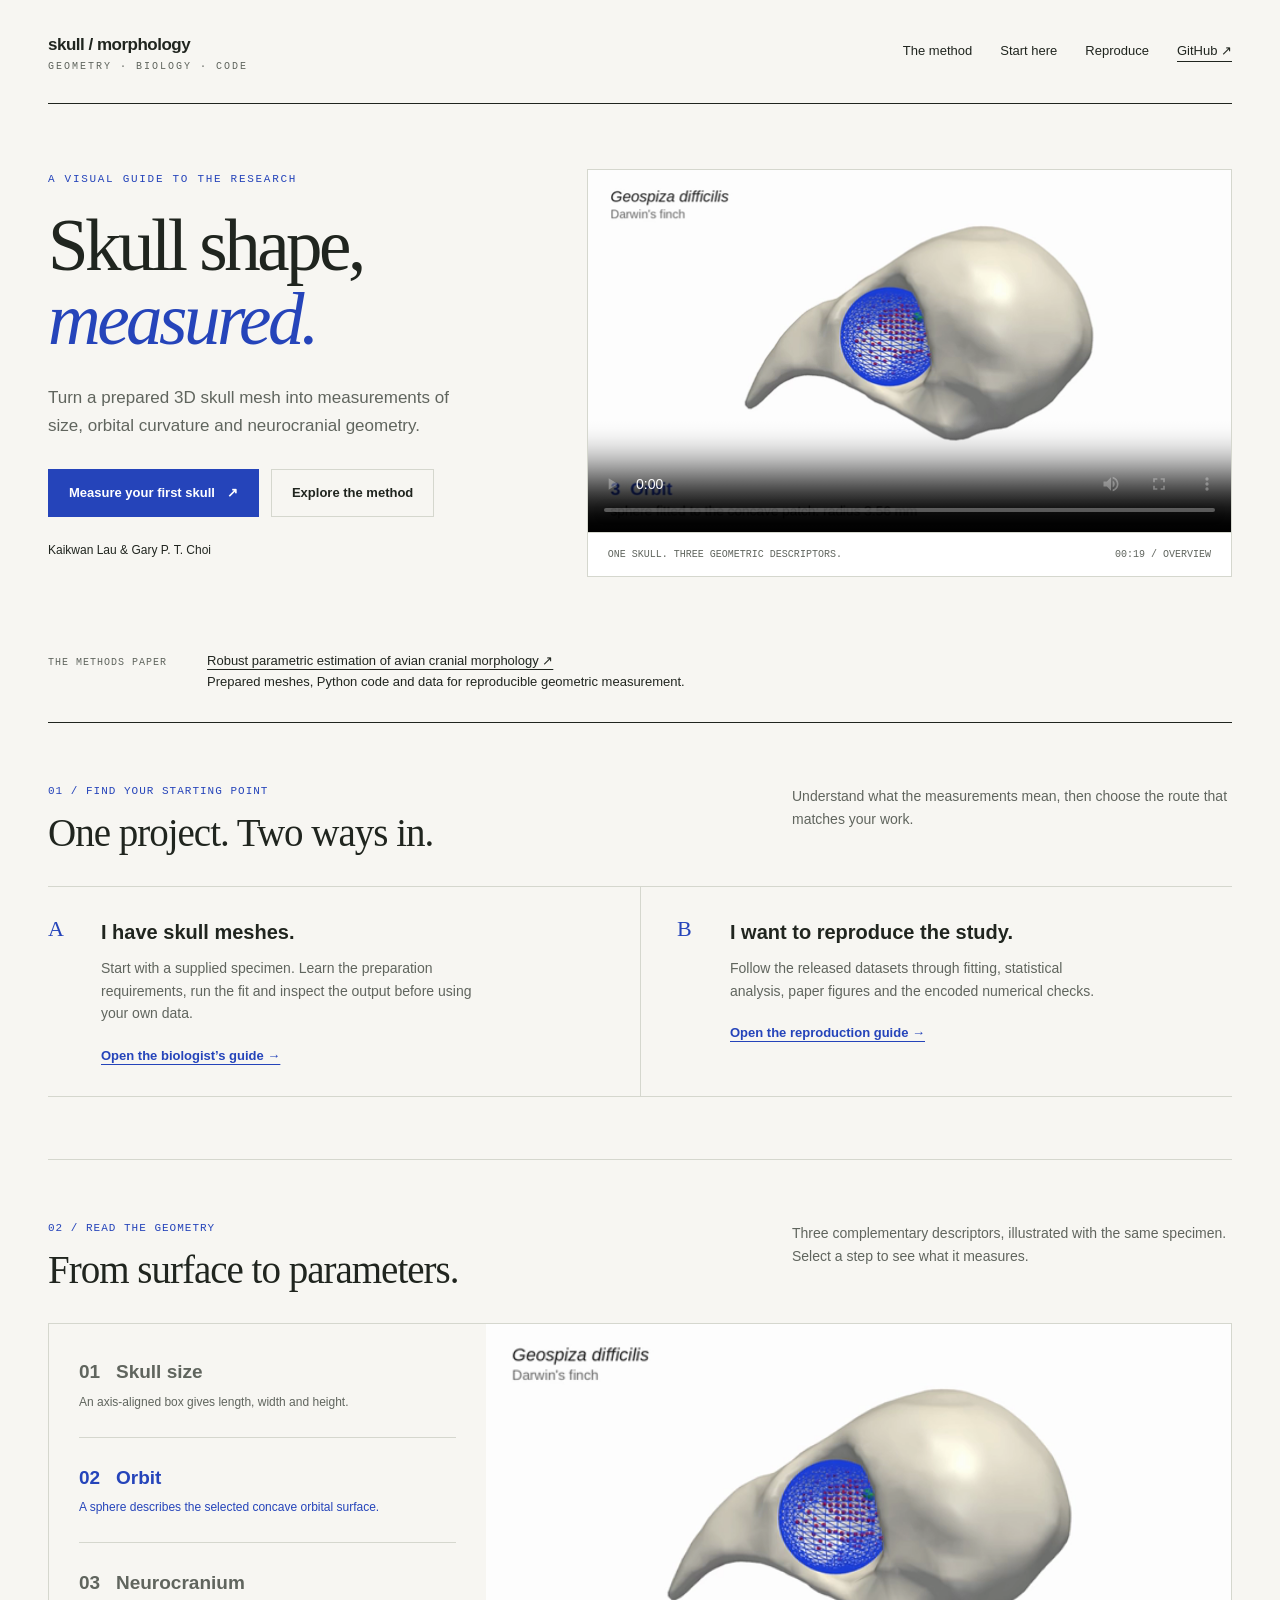
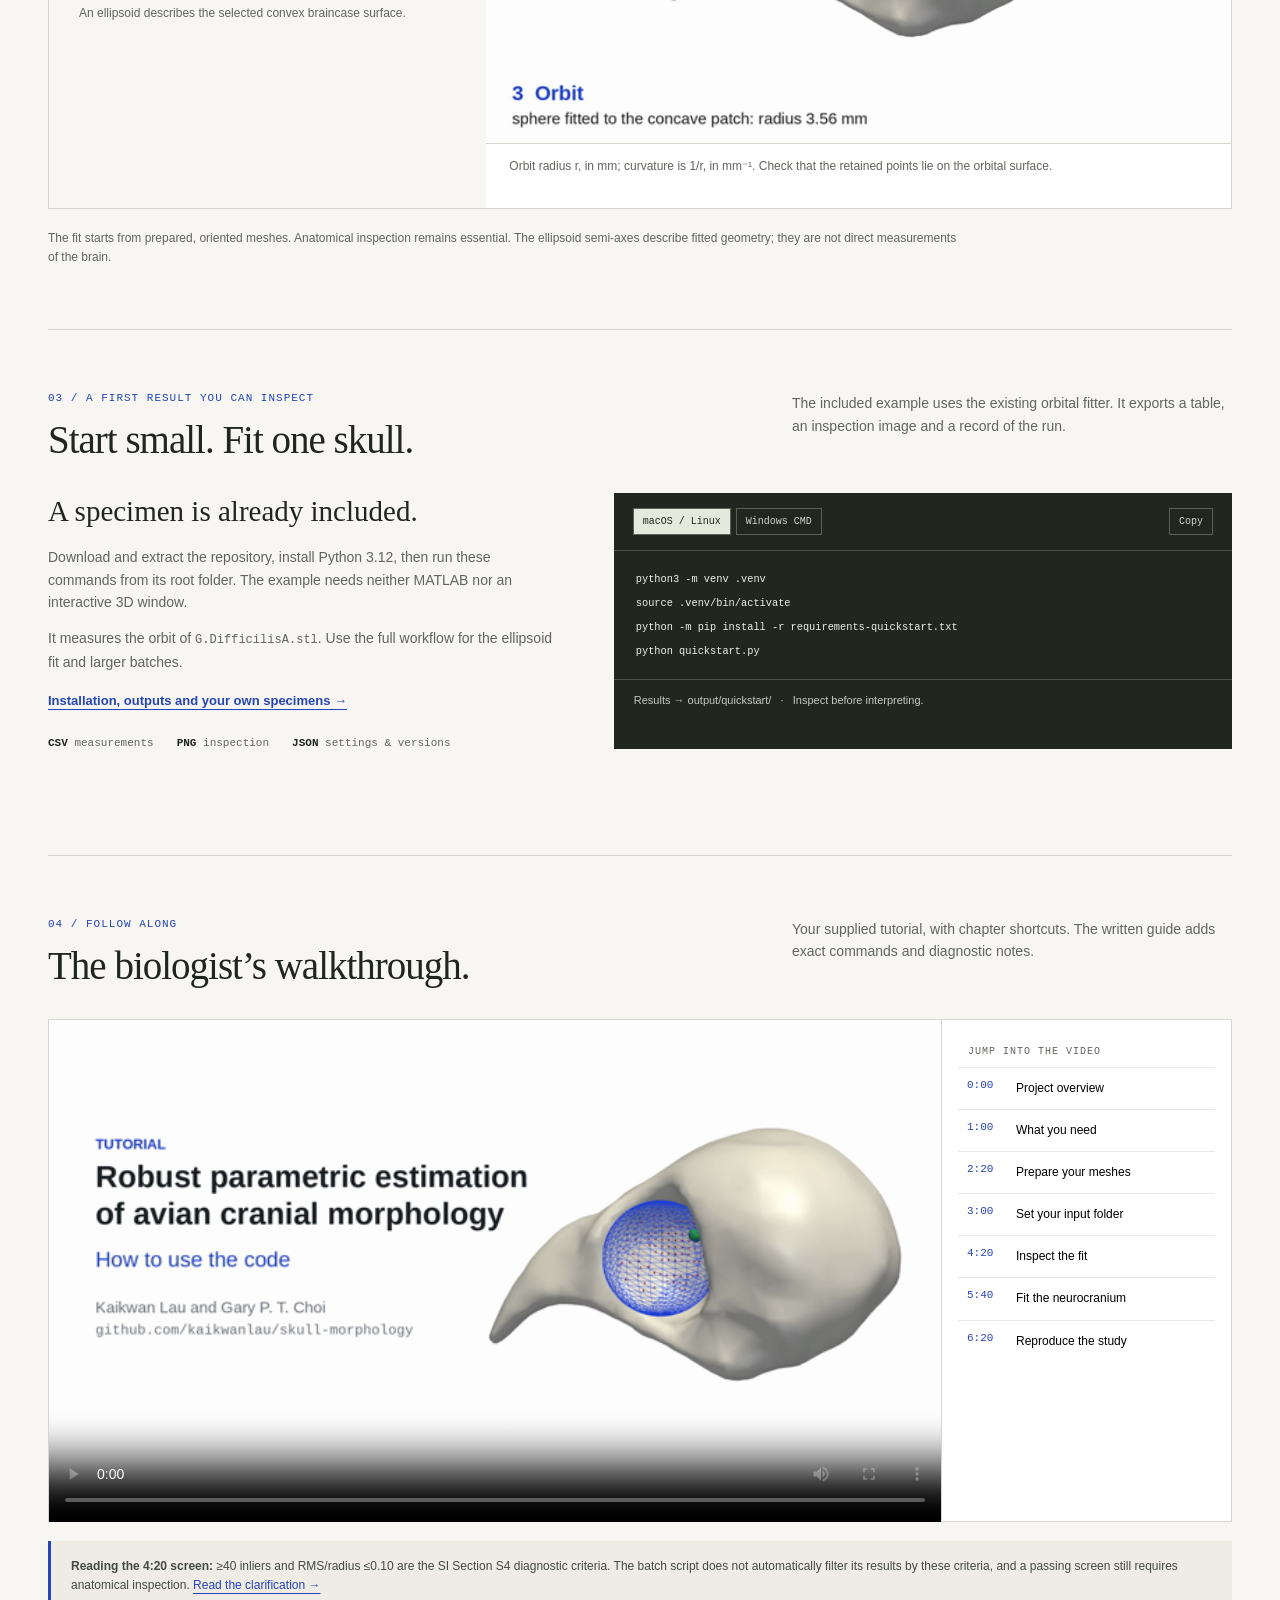
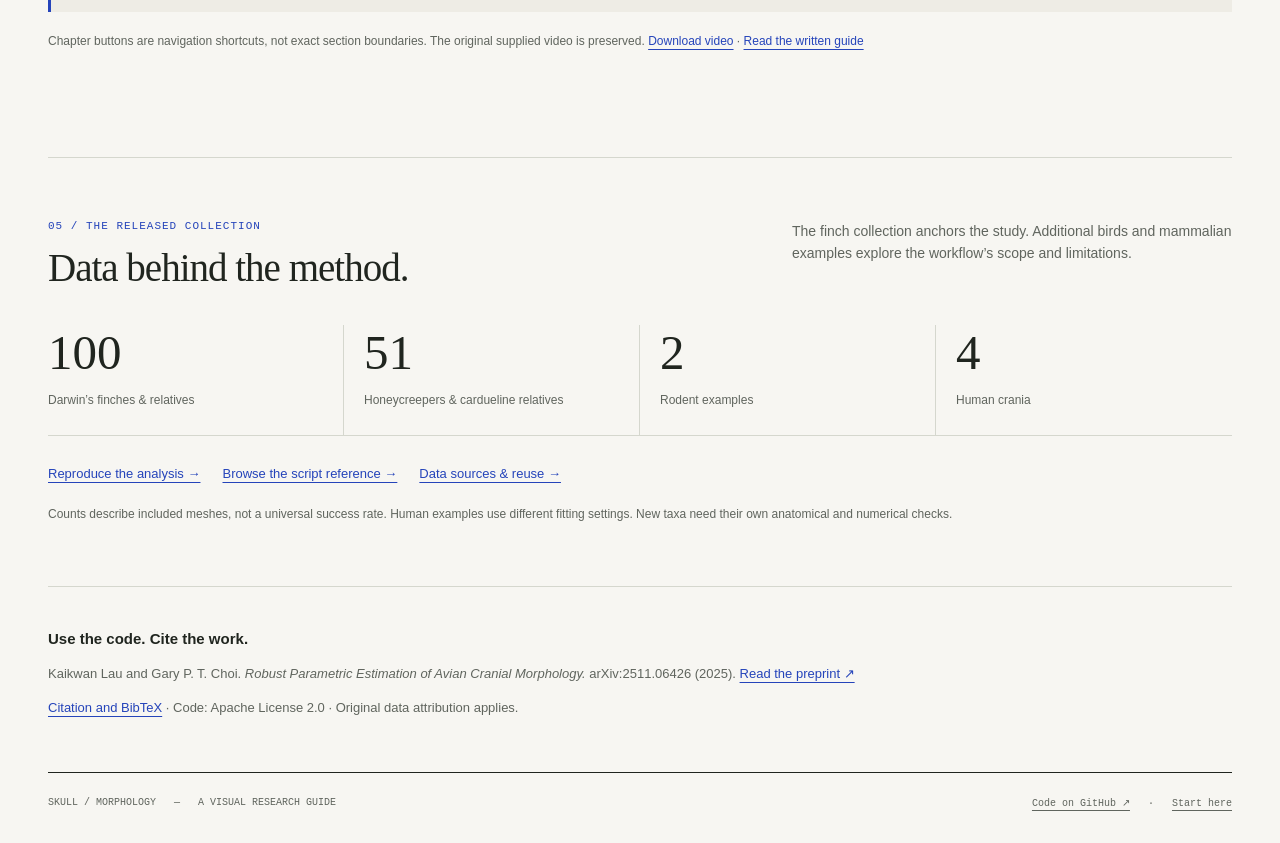
==== docs/index.html @ 7d884c60 "Add files via upload" ====
<!doctype html>
<html lang="en">
<head><meta charset="utf-8"><meta name="viewport" content="width=device-width, initial-scale=1"><meta name="description" content="A visual guide to geometric measurements of skull meshes: understand the method, fit your first skull, and reproduce the study."><title>Skull morphology — a visual research guide</title><link rel="stylesheet" href="assets/site.css"></head>
<body>
<a class="skip" href="#main">Skip to content</a>
<div class="shell">
<header class="masthead"><a class="brand" href="index.html">skull / morphology<small>GEOMETRY · BIOLOGY · CODE</small></a><nav aria-label="Main navigation"><a href="#method">The method</a><a href="start-here.html">Start here</a><a href="reproduce.html">Reproduce</a><a class="repo-link" href="https://github.com/kaikwanlau/skull-morphology">GitHub ↗</a></nav></header>
<main id="main">
<section class="hero" aria-labelledby="title"><div><p class="eyebrow">A visual guide to the research</p><h1 id="title">Skull shape,<br><em>measured.</em></h1><p class="intro">Turn a prepared 3D skull mesh into measurements of size, orbital curvature and neurocranial geometry.</p><div class="actions"><a class="button" href="start-here.html">Measure your first skull <span aria-hidden="true">↗</span></a><a class="button secondary" href="#method">Explore the method</a></div><p class="authors">Kaikwan Lau &amp; Gary P. T. Choi</p></div><div class="hero-media"><video controls playsinline preload="metadata" poster="assets/orbit.png" aria-label="18.8-second method overview"><source src="assets/demo.mp4" type="video/mp4">Your browser cannot play this video. <a href="assets/demo.mp4">Download the overview</a>.</video><div class="media-label"><span>ONE SKULL. THREE GEOMETRIC DESCRIPTORS.</span><span>00:19 / OVERVIEW</span></div></div></section>
<div class="paper-note"><span class="label">THE METHODS PAPER</span><p><a href="https://arxiv.org/abs/2511.06426">Robust parametric estimation of avian cranial morphology ↗</a><br>Prepared meshes, Python code and data for reproducible geometric measurement.</p></div>
<section class="section" aria-labelledby="path-title"><div class="section-head"><div><span class="section-no">01 / FIND YOUR STARTING POINT</span><h2 id="path-title">One project. Two ways in.</h2></div><p>Understand what the measurements mean, then choose the route that matches your work.</p></div><div class="path-grid"><article class="path"><span>A</span><div><h3>I have skull meshes.</h3><p>Start with a supplied specimen. Learn the preparation requirements, run the fit and inspect the output before using your own data.</p><a href="start-here.html">Open the biologist’s guide →</a></div></article><article class="path"><span>B</span><div><h3>I want to reproduce the study.</h3><p>Follow the released datasets through fitting, statistical analysis, paper figures and the encoded numerical checks.</p><a href="reproduce.html">Open the reproduction guide →</a></div></article></div></section>
<section class="section" id="method" aria-labelledby="method-title"><div class="section-head"><div><span class="section-no">02 / READ THE GEOMETRY</span><h2 id="method-title">From surface to parameters.</h2></div><p>Three complementary descriptors, illustrated with the same specimen. Select a step to see what it measures.</p></div><div class="method"><div class="method-buttons" role="group" aria-label="Choose a measurement"><button data-method="size" aria-pressed="false"><b>01 &nbsp; Skull size</b><span>An axis-aligned box gives length, width and height.</span></button><button data-method="orbit" aria-pressed="true"><b>02 &nbsp; Orbit</b><span>A sphere describes the selected concave orbital surface.</span></button><button data-method="braincase" aria-pressed="false"><b>03 &nbsp; Neurocranium</b><span>An ellipsoid describes the selected convex braincase surface.</span></button></div><figure class="method-figure"><img id="method-image" src="assets/orbit.png" alt="Geospiza difficilis skull with a fitted orbital sphere and selected inlier points."><figcaption id="method-caption" aria-live="polite">Orbit radius r, in mm; curvature is 1/r, in mm⁻¹. Check that the retained points lie on the orbital surface.</figcaption></figure></div><p class="note">The fit starts from prepared, oriented meshes. Anatomical inspection remains essential. The ellipsoid semi-axes describe fitted geometry; they are not direct measurements of the brain.</p></section>
<section class="section" id="start" aria-labelledby="start-title"><div class="section-head"><div><span class="section-no">03 / A FIRST RESULT YOU CAN INSPECT</span><h2 id="start-title">Start small. Fit one skull.</h2></div><p>The included example uses the existing orbital fitter. It exports a table, an inspection image and a record of the run.</p></div><div class="start-grid"><div class="start-copy"><h3>A specimen is already included.</h3><p>Download and extract the repository, install Python 3.12, then run these commands from its root folder. The example needs neither MATLAB nor an interactive 3D window.</p><p>It measures the orbit of <code>G.DifficilisA.stl</code>. Use the full workflow for the ellipsoid fit and larger batches.</p><a href="start-here.html">Installation, outputs and your own specimens →</a><div class="result-strip"><span><b>CSV</b> measurements</span><span><b>PNG</b> inspection</span><span><b>JSON</b> settings &amp; versions</span></div></div><div class="terminal"><div class="terminal-top"><div class="os-buttons" role="group" aria-label="Operating system"><button data-os="mac" aria-pressed="true">macOS / Linux</button><button data-os="windows" aria-pressed="false">Windows CMD</button></div><button class="copy" id="copy-command">Copy</button></div><pre><code id="commands">python3 -m venv .venv
source .venv/bin/activate
python -m pip install -r requirements-quickstart.txt
python quickstart.py</code></pre><div class="terminal-foot">Results → output/quickstart/ &nbsp; · &nbsp; Inspect before interpreting.</div></div></div><p class="status" id="copy-status" role="status"></p></section>
<section class="section" id="tutorial" aria-labelledby="tutorial-title"><div class="section-head"><div><span class="section-no">04 / FOLLOW ALONG</span><h2 id="tutorial-title">The biologist’s walkthrough.</h2></div><p>Your supplied tutorial, with chapter shortcuts. The written guide adds exact commands and diagnostic notes.</p></div><div class="video-grid"><video id="tutorial-video" controls playsinline preload="metadata" poster="assets/tutorial-poster.png" aria-label="Seven-minute tutorial for using the skull morphology code"><source src="assets/tutorial.mp4" type="video/mp4">Your browser cannot play this video. <a href="assets/tutorial.mp4">Download the tutorial</a>.</video><div class="chapters" role="group" aria-label="Tutorial chapter shortcuts"><p>JUMP INTO THE VIDEO</p><button data-time="0" aria-pressed="false"><time>0:00</time> Project overview</button><button data-time="60" aria-pressed="false"><time>1:00</time> What you need</button><button data-time="140" aria-pressed="false"><time>2:20</time> Prepare your meshes</button><button data-time="180" aria-pressed="false"><time>3:00</time> Set your input folder</button><button data-time="260" aria-pressed="false"><time>4:20</time> Inspect the fit</button><button data-time="340" aria-pressed="false"><time>5:40</time> Fit the neurocranium</button><button data-time="380" aria-pressed="false"><time>6:20</time> Reproduce the study</button></div></div><div class="video-note"><strong>Reading the 4:20 screen:</strong> ≥40 inliers and RMS/radius ≤0.10 are the SI Section S4 diagnostic criteria. The batch script does not automatically filter its results by these criteria, and a passing screen still requires anatomical inspection. <a href="start-here.html#7-inspect-and-screen-every-fit">Read the clarification →</a></div><p class="note">Chapter buttons are navigation shortcuts, not exact section boundaries. The original supplied video is preserved. <a href="assets/tutorial.mp4" download>Download video</a> · <a href="start-here.html">Read the written guide</a></p><p id="video-status" class="status" role="status"></p></section>
<section class="section" id="data" aria-labelledby="data-title"><div class="section-head"><div><span class="section-no">05 / THE RELEASED COLLECTION</span><h2 id="data-title">Data behind the method.</h2></div><p>The finch collection anchors the study. Additional birds and mammalian examples explore the workflow’s scope and limitations.</p></div><div class="data-row"><div><b>100</b><span>Darwin’s finches &amp; relatives</span></div><div><b>51</b><span>Honeycreepers &amp; cardueline relatives</span></div><div><b>2</b><span>Rodent examples</span></div><div><b>4</b><span>Human crania</span></div></div><div class="repro-links"><a href="reproduce.html">Reproduce the analysis →</a><a href="reference.html">Browse the script reference →</a><a href="data.html">Data sources &amp; reuse →</a></div><p class="note">Counts describe included meshes, not a universal success rate. Human examples use different fitting settings. New taxa need their own anatomical and numerical checks.</p></section>
<section class="cite" aria-labelledby="cite-title"><h2 id="cite-title">Use the code. Cite the work.</h2><p>Kaikwan Lau and Gary P. T. Choi. <em>Robust Parametric Estimation of Avian Cranial Morphology.</em> arXiv:2511.06426 (2025). <a href="https://arxiv.org/abs/2511.06426">Read the preprint ↗</a></p><p><a href="citation.html">Citation and BibTeX</a> · Code: Apache License 2.0 · Original data attribution applies.</p></section>
</main><footer class="footer"><span>SKULL / MORPHOLOGY &nbsp; — &nbsp; A VISUAL RESEARCH GUIDE</span><span><a href="https://github.com/kaikwanlau/skull-morphology">Code on GitHub ↗</a> &nbsp; · &nbsp; <a href="start-here.html">Start here</a></span></footer>
<noscript><p class="noscript">The videos and written guides work without JavaScript. Enable JavaScript for method selection, command copying and video chapter shortcuts.</p></noscript>
</div><script src="assets/site.js"></script></body></html>
---- docs/assets/site.css ----
:root{--paper:#f7f6f2;--ink:#20251f;--muted:#60655e;--line:#d5d7ce;--blue:#2544ba;--pale:#e9edff;--bone:#e5ded0;--white:#fff;--mono:ui-monospace,SFMono-Regular,Consolas,monospace;--sans:Inter,-apple-system,BlinkMacSystemFont,"Segoe UI",sans-serif}
*{box-sizing:border-box}html{scroll-behavior:smooth;scroll-padding-top:28px}body{margin:0;background:var(--paper);color:var(--ink);font-family:var(--sans);font-size:16px;line-height:1.6}a{color:var(--blue);text-underline-offset:4px}a:hover{text-decoration-thickness:2px}button{font:inherit;cursor:pointer}button:focus-visible,a:focus-visible,summary:focus-visible,video:focus-visible{outline:3px solid var(--blue);outline-offset:5px}img,video{display:block;max-width:100%}button,a{-webkit-tap-highlight-color:transparent}.skip{position:absolute;top:-80px;left:20px;z-index:5;background:white;padding:12px}.skip:focus{top:15px}.shell{width:min(1220px,calc(100% - 96px));margin:auto}.masthead{display:flex;align-items:center;justify-content:space-between;gap:30px;min-height:104px;border-bottom:1px solid var(--ink)}.brand{font-weight:750;color:var(--ink);text-decoration:none;font-size:17px;letter-spacing:-.5px}.brand small{display:block;font:10px var(--mono);letter-spacing:2px;margin-top:3px;color:var(--muted)}nav{display:flex;gap:28px;align-items:center}nav a{font-size:13px;color:var(--ink);text-decoration:none}.repo-link{border-bottom:1px solid var(--ink)}.eyebrow{font:11px var(--mono);letter-spacing:1.7px;text-transform:uppercase;color:var(--blue);margin:0 0 24px}.hero{display:grid;grid-template-columns:.9fr 1.2fr;gap:55px;padding:65px 0 54px;align-items:center}.hero h1{font:clamp(48px,5.7vw,79px)/1.01 Georgia,"Times New Roman",serif;letter-spacing:-3.5px;font-weight:400;margin:0 0 27px}.hero h1 em{font-style:italic;color:var(--blue)}.hero .intro{font-size:17px;line-height:1.65;max-width:430px;color:var(--muted)}.hero .authors{font-size:12px;margin-top:24px}.actions{display:flex;gap:12px;flex-wrap:wrap;margin-top:29px}.button{display:inline-flex;align-items:center;justify-content:center;gap:12px;padding:13px 20px;background:var(--blue);color:#fff;border:1px solid var(--blue);text-decoration:none;font-size:13px;font-weight:650}.button.secondary{background:transparent;color:var(--ink);border-color:var(--line)}.hero-media{background:#fff;position:relative;border:1px solid var(--line)}.hero-media video{width:100%;aspect-ratio:16/9;background:#fff}.media-label{display:flex;justify-content:space-between;padding:16px 20px;border-top:1px solid var(--line);font:10px var(--mono);color:var(--muted);gap:10px}.paper-note{padding:20px 0 30px;border-bottom:1px solid var(--ink);display:flex;gap:40px;align-items:baseline;font-size:13px}.paper-note .label{white-space:nowrap;font:10px var(--mono);color:var(--muted);letter-spacing:1px}.paper-note p{margin:0}.paper-note a{color:var(--ink)}.section{padding:62px 0;border-bottom:1px solid var(--line)}.section-head{display:flex;gap:45px;justify-content:space-between;align-items:flex-start;margin-bottom:30px}.section h2{font:39px/1.18 Georgia,"Times New Roman",serif;letter-spacing:-1px;font-weight:400;margin:0}.section-head>p{max-width:440px;color:var(--muted);font-size:14px;margin:0}.section-no{display:block;font:11px var(--mono);color:var(--blue);letter-spacing:1px;margin-bottom:13px}.path-grid{display:grid;grid-template-columns:1fr 1fr;border-top:1px solid var(--line);border-bottom:1px solid var(--line)}.path{padding:29px 36px 29px 0;display:grid;grid-template-columns:36px 1fr;gap:17px}.path+.path{border-left:1px solid var(--line);padding-left:36px}.path>span{font:22px Georgia,serif;color:var(--blue)}.path h3{margin:0 0 9px;font-size:20px;font-weight:600}.path p{font-size:14px;color:var(--muted);margin:0 0 17px;max-width:390px}.path a{font-size:13px;font-weight:650}.method{display:grid;grid-template-columns:.74fr 1.26fr;border:1px solid var(--line);background:#fff}.method-buttons{padding:8px 30px;background:var(--paper)}.method-buttons button{display:block;width:100%;text-align:left;padding:25px 0;background:none;border:0;border-bottom:1px solid var(--line);color:var(--muted)}.method-buttons button:last-child{border-bottom:0}.method-buttons button[aria-pressed="true"]{color:var(--blue)}.method-buttons b{display:block;font-size:19px;font-weight:550;margin-bottom:5px}.method-buttons span{font-size:12px;line-height:1.6;display:block}.method-figure{margin:0;display:flex;flex-direction:column;justify-content:center}.method-figure img{width:100%;aspect-ratio:16/9;object-fit:contain}.method-figure figcaption{padding:13px 23px 21px;border-top:1px solid var(--line);font-size:12px;color:var(--muted);min-height:65px}.note{font-size:12px;color:var(--muted);margin:20px 0 0;max-width:920px}.start-grid{display:grid;grid-template-columns:.9fr 1.1fr;gap:60px}.start-copy h3{font:29px/1.3 Georgia,serif;font-weight:400;margin:0 0 15px}.start-copy p{font-size:14px;color:var(--muted)}.start-copy a{font-size:13px;font-weight:650}.terminal{background:#21271f;color:#eef0e8;min-width:0}.terminal-top{display:flex;align-items:center;justify-content:space-between;gap:12px;padding:15px 19px;border-bottom:1px solid #4a5048;font:10px var(--mono);letter-spacing:.5px}.os-buttons{display:flex;gap:5px}.os-buttons button,.copy{font:10px var(--mono);background:transparent;color:#d2d5cd;border:1px solid #5a6055;padding:7px 9px}.os-buttons button[aria-pressed="true"]{background:#e5e9dc;color:#22271f}.terminal pre{padding:16px 22px;margin:0;overflow:auto;font:12px/2 var(--mono);white-space:pre}.terminal-foot{padding:12px 20px;font-size:11px;color:#c3cabe;border-top:1px solid #4a5048}.result-strip{display:flex;flex-wrap:wrap;gap:8px 23px;margin-top:24px;font:11px var(--mono);color:var(--muted)}.result-strip b{color:var(--ink)}.video-grid{display:grid;grid-template-columns:1fr 290px;border:1px solid var(--line);background:#fff}.video-grid video{width:100%;aspect-ratio:16/9;align-self:center}.chapters{border-left:1px solid var(--line);padding:16px}.chapters p{font:10px var(--mono);letter-spacing:1px;color:var(--muted);padding:0 10px}.chapters button{width:100%;display:flex;gap:15px;text-align:left;border:0;border-top:1px solid #e8e9e3;background:#fff;padding:11px 9px;font-size:12px}.chapters button:hover,.chapters button[aria-pressed="true"]{background:var(--pale);color:var(--blue)}.chapters time{font:11px var(--mono);color:var(--blue);min-width:34px}.video-note{background:#eeece5;border-left:3px solid var(--blue);padding:16px 20px;margin-top:19px;font-size:12px;color:#434a40}.video-note a{white-space:nowrap}.data-row{display:grid;grid-template-columns:1fr 1fr 1fr 1fr;margin:34px 0 28px;border-bottom:1px solid var(--line)}.data-row>div{padding:0 20px 25px;border-right:1px solid var(--line)}.data-row>div:first-child{padding-left:0}.data-row>div:last-child{border:0}.data-row b{font:49px Georgia,serif;display:block;line-height:1.15;font-weight:400}.data-row span{font-size:12px;display:block;margin-top:10px;color:var(--muted)}.repro-links{display:flex;gap:22px;flex-wrap:wrap;font-size:13px}.cite{padding:40px 0}.cite p{font-size:13px;max-width:830px;color:var(--muted)}.cite h2{font-size:15px;margin:0}.footer{display:flex;justify-content:space-between;gap:20px;padding:24px 0 30px;border-top:1px solid var(--ink);font:10px var(--mono);color:var(--muted)}.footer a{color:var(--muted)}.status{font-size:12px;color:var(--muted);min-height:20px}.article-layout{display:grid;grid-template-columns:210px minmax(0,850px);gap:65px;padding:55px 0 80px}.article-nav{position:sticky;top:30px;align-self:start}.article-nav a{display:block;padding:12px 0;color:var(--muted);text-decoration:none;font-size:13px;border-bottom:1px solid var(--line)}.article-nav a[aria-current="page"]{color:var(--blue);font-weight:650}.article{min-width:0;font-size:15px}.article h1{font:52px/1.1 Georgia,serif;letter-spacing:-1.7px;margin:0 0 28px}.article h2{font:30px/1.2 Georgia,serif;margin:50px 0 20px}.article h3{font-size:20px;margin:33px 0 15px}.article p,.article li{color:#454c42}.article li{margin:9px 0}.article pre{background:#eaece4;padding:18px 21px;overflow:auto;border-left:3px solid var(--blue)}code{font-family:var(--mono);font-size:.86em;overflow-wrap:anywhere}.article pre code{overflow-wrap:normal}.article table{width:100%;border-collapse:collapse;font-size:12px;line-height:1.6;margin:22px 0;display:block;overflow:auto}.article th{text-align:left;background:#eaece4}.article th,.article td{padding:11px 14px;border-bottom:1px solid var(--line);vertical-align:top}.article td{min-width:120px}.article img{border:1px solid var(--line)}.article blockquote{margin:25px 0;border-left:3px solid var(--blue);padding:5px 22px}.noscript{padding:15px;background:var(--pale)}
@media(min-width:1600px){.hero h1{font-size:79px}}
@media(max-width:1000px){.shell{width:calc(100% - 52px)}.hero{gap:25px}.hero h1{font-size:60px}.hero .intro{font-size:15px}.video-grid{grid-template-columns:1fr 245px}.chapters button{padding:9px 6px}.start-grid{gap:30px}.article-layout{grid-template-columns:170px minmax(0,1fr);gap:35px}}
@media(max-width:720px){.shell{width:calc(100% - 36px)}.masthead{min-height:96px;gap:15px;flex-wrap:wrap;padding:18px 0}.brand{font-size:15px}nav{gap:17px;flex-wrap:wrap}nav a{font-size:11px}.hero{grid-template-columns:1fr;padding-top:42px;gap:30px}.hero h1{font-size:61px;letter-spacing:-2.5px}.hero .intro{max-width:100%;font-size:16px}.eyebrow{font-size:10px;margin-bottom:20px}.paper-note{display:block;padding:20px 0}.paper-note .label{display:block;margin-bottom:9px}.section{padding:41px 0}.section-head{display:block}.section-head>p{margin-top:18px}.section h2{font-size:32px}.path-grid,.method,.start-grid,.video-grid{grid-template-columns:1fr}.path{padding:24px 0}.path+.path{padding:24px 0;border-left:0;border-top:1px solid var(--line)}.method-buttons{padding:0 18px;display:flex}.method-buttons button{padding:17px 10px;border-bottom:0;border-right:1px solid var(--line)}.method-buttons button:last-child{border-right:0}.method-buttons b{font-size:14px;margin:0}.method-buttons span{display:none}.method-figure figcaption{padding:15px;font-size:11px}.start-grid{gap:25px}.terminal-top{padding:12px}.terminal pre{padding:18px 15px;font-size:11px}.chapters{border-left:0;border-top:1px solid var(--line);display:grid;grid-template-columns:1fr 1fr;gap:0 10px}.chapters p{grid-column:1/-1}.data-row{grid-template-columns:1fr 1fr;margin-top:25px}.data-row>div{padding:20px 12px;border-bottom:1px solid var(--line)}.data-row>div:first-child{padding-left:12px}.data-row>div:nth-child(2){border-right:0}.data-row b{font-size:43px}.footer{line-height:1.9;flex-wrap:wrap}.article-layout{display:block;padding-top:25px}.article-nav{position:static;display:flex;flex-wrap:wrap;gap:15px;margin-bottom:35px}.article-nav a{font-size:11px;padding:8px 0}.article h1{font-size:41px}.article h2{font-size:28px}.article{font-size:14px}}
@media(prefers-reduced-motion:reduce){html{scroll-behavior:auto}}
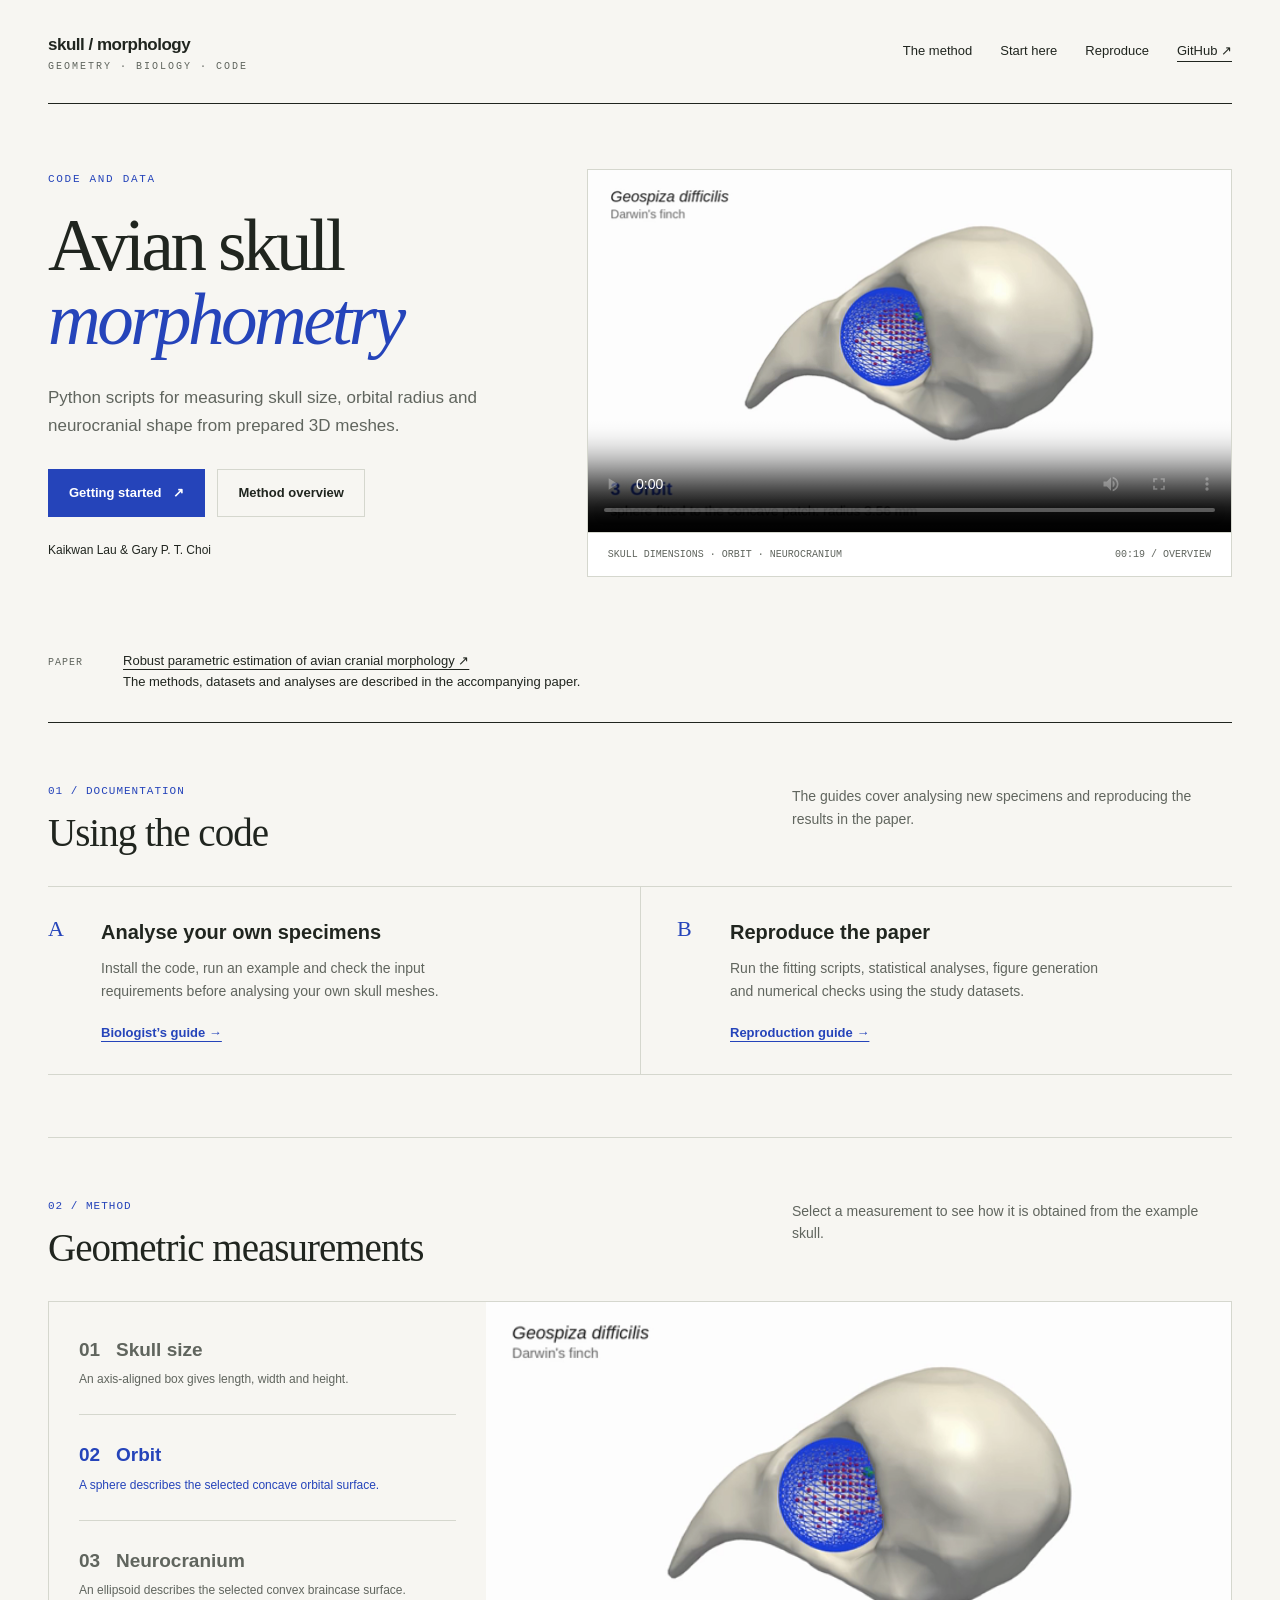
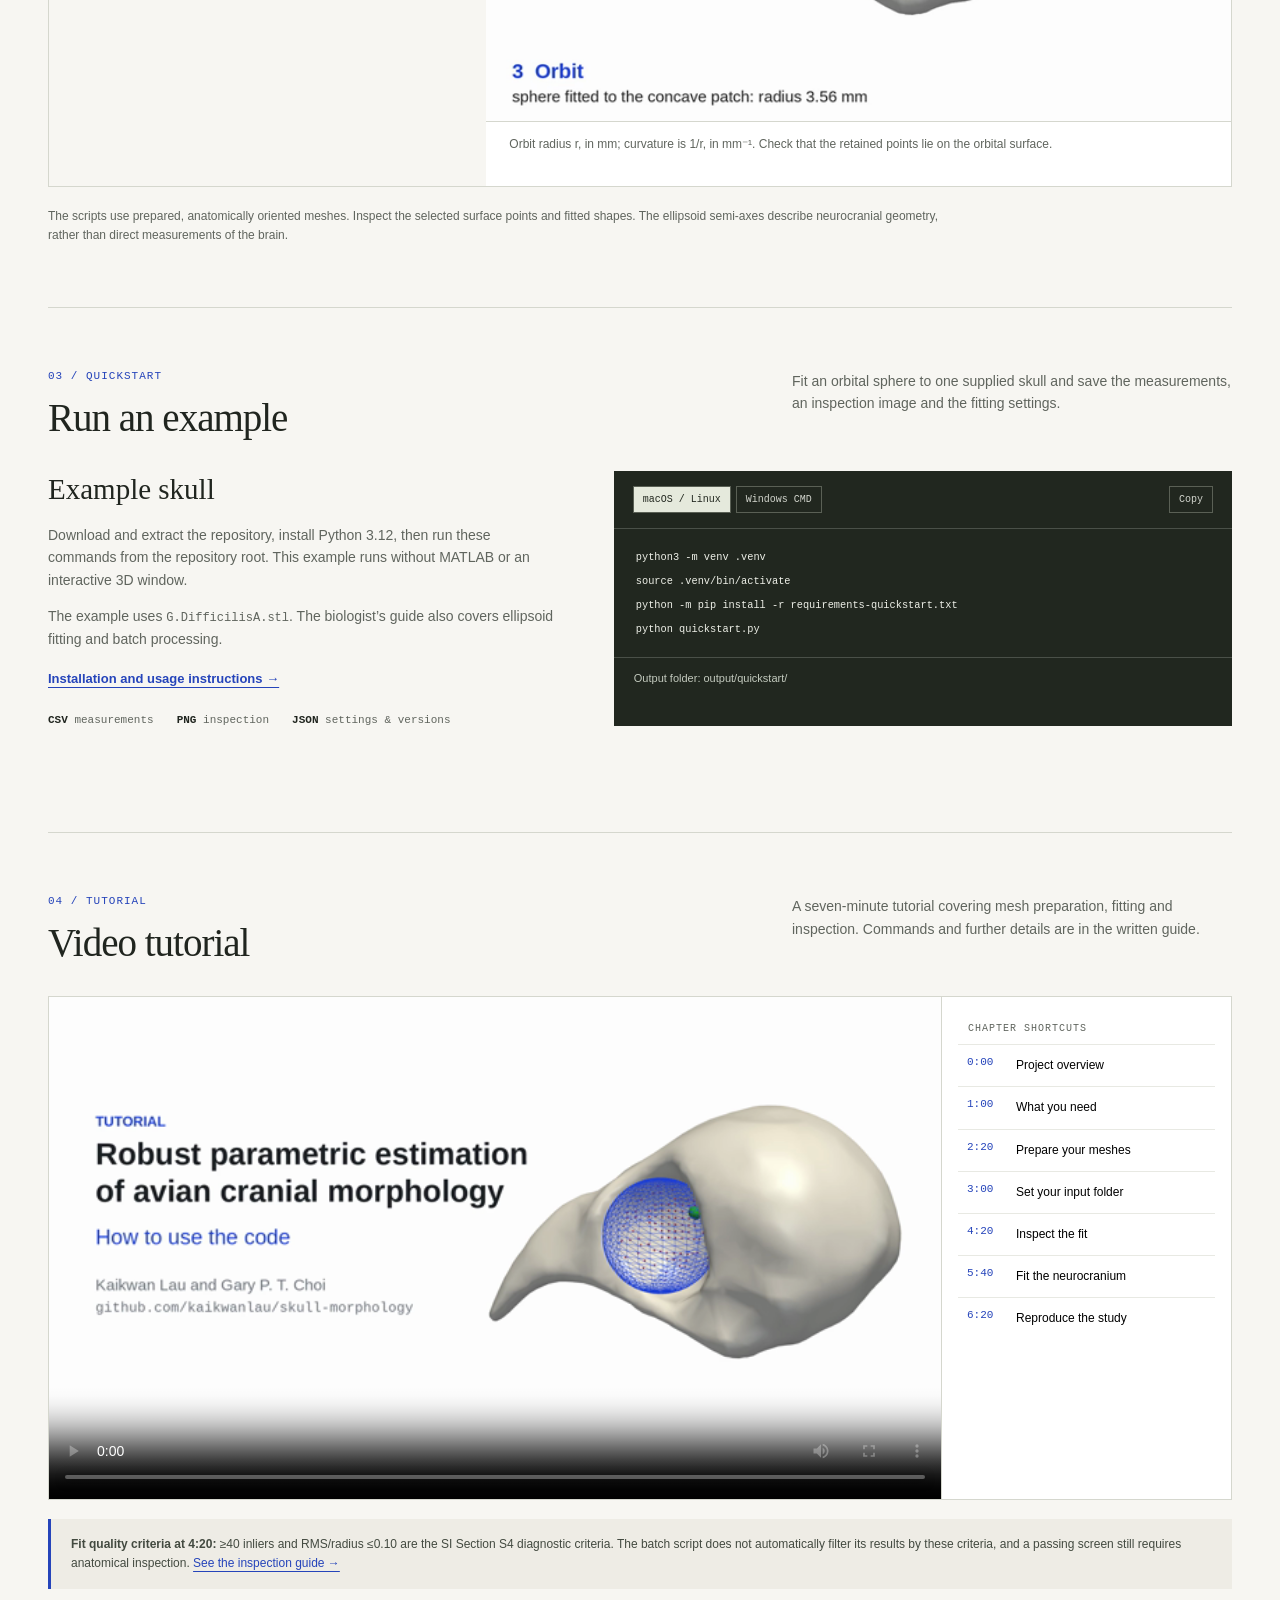
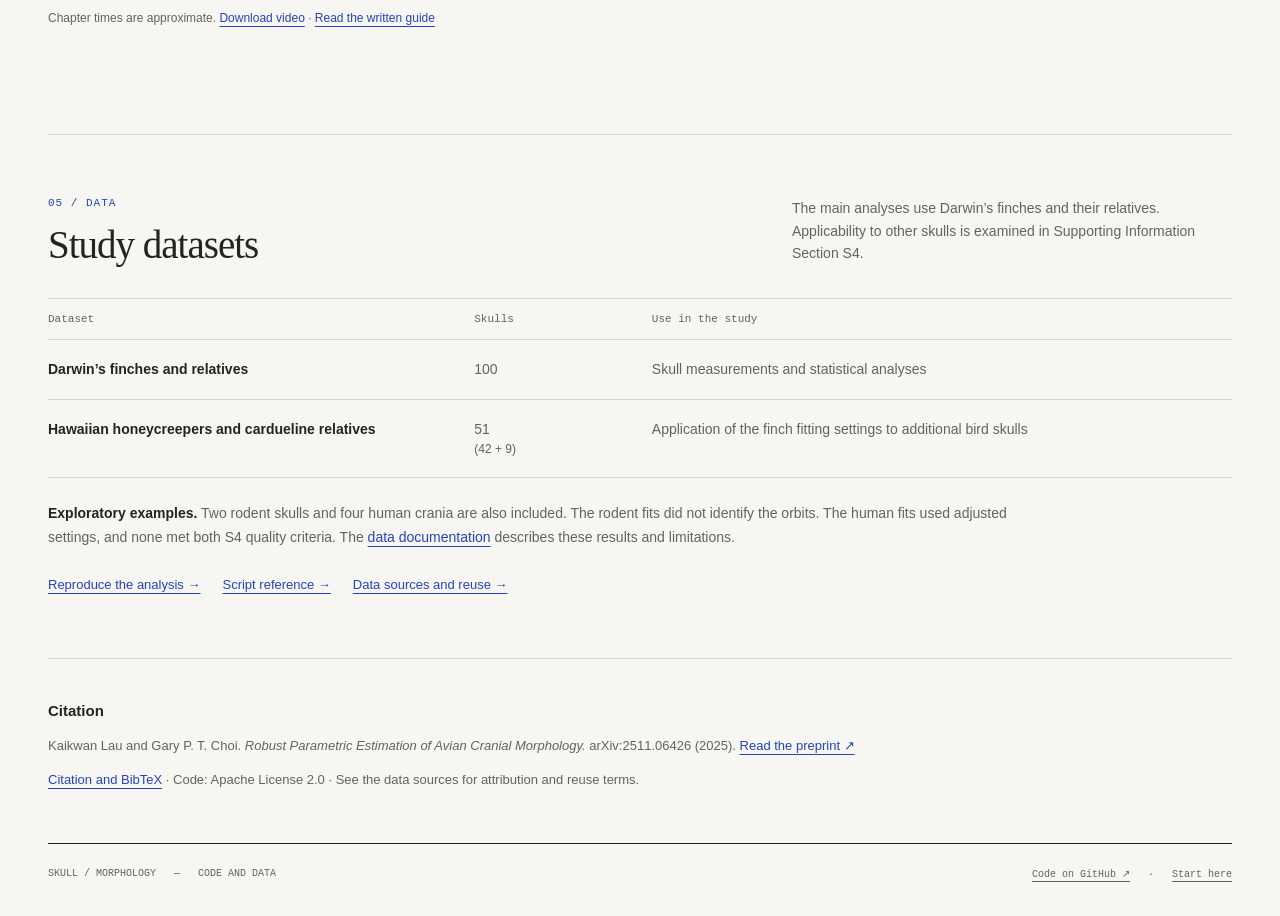
==== commit eff4bb56: "Use plain research wording and clarify dataset roles" ====
--- a/docs/index.html
+++ b/docs/index.html
@@ -1,22 +1,36 @@
 <!doctype html>
 <html lang="en">
-<head><meta charset="utf-8"><meta name="viewport" content="width=device-width, initial-scale=1"><meta name="description" content="A visual guide to geometric measurements of skull meshes: understand the method, fit your first skull, and reproduce the study."><title>Skull morphology — a visual research guide</title><link rel="stylesheet" href="assets/site.css"></head>
+<head><meta charset="utf-8"><meta name="viewport" content="width=device-width, initial-scale=1"><meta name="description" content="Code, data and documentation for measuring avian skull dimensions, orbital radius and neurocranial shape from 3D meshes."><title>Avian skull morphometry — code and data</title><link rel="stylesheet" href="assets/site.css"></head>
 <body>
 <a class="skip" href="#main">Skip to content</a>
 <div class="shell">
 <header class="masthead"><a class="brand" href="index.html">skull / morphology<small>GEOMETRY · BIOLOGY · CODE</small></a><nav aria-label="Main navigation"><a href="#method">The method</a><a href="start-here.html">Start here</a><a href="reproduce.html">Reproduce</a><a class="repo-link" href="https://github.com/kaikwanlau/skull-morphology">GitHub ↗</a></nav></header>
 <main id="main">
-<section class="hero" aria-labelledby="title"><div><p class="eyebrow">A visual guide to the research</p><h1 id="title">Skull shape,<br><em>measured.</em></h1><p class="intro">Turn a prepared 3D skull mesh into measurements of size, orbital curvature and neurocranial geometry.</p><div class="actions"><a class="button" href="start-here.html">Measure your first skull <span aria-hidden="true">↗</span></a><a class="button secondary" href="#method">Explore the method</a></div><p class="authors">Kaikwan Lau &amp; Gary P. T. Choi</p></div><div class="hero-media"><video controls playsinline preload="metadata" poster="assets/orbit.png" aria-label="18.8-second method overview"><source src="assets/demo.mp4" type="video/mp4">Your browser cannot play this video. <a href="assets/demo.mp4">Download the overview</a>.</video><div class="media-label"><span>ONE SKULL. THREE GEOMETRIC DESCRIPTORS.</span><span>00:19 / OVERVIEW</span></div></div></section>
-<div class="paper-note"><span class="label">THE METHODS PAPER</span><p><a href="https://arxiv.org/abs/2511.06426">Robust parametric estimation of avian cranial morphology ↗</a><br>Prepared meshes, Python code and data for reproducible geometric measurement.</p></div>
-<section class="section" aria-labelledby="path-title"><div class="section-head"><div><span class="section-no">01 / FIND YOUR STARTING POINT</span><h2 id="path-title">One project. Two ways in.</h2></div><p>Understand what the measurements mean, then choose the route that matches your work.</p></div><div class="path-grid"><article class="path"><span>A</span><div><h3>I have skull meshes.</h3><p>Start with a supplied specimen. Learn the preparation requirements, run the fit and inspect the output before using your own data.</p><a href="start-here.html">Open the biologist’s guide →</a></div></article><article class="path"><span>B</span><div><h3>I want to reproduce the study.</h3><p>Follow the released datasets through fitting, statistical analysis, paper figures and the encoded numerical checks.</p><a href="reproduce.html">Open the reproduction guide →</a></div></article></div></section>
-<section class="section" id="method" aria-labelledby="method-title"><div class="section-head"><div><span class="section-no">02 / READ THE GEOMETRY</span><h2 id="method-title">From surface to parameters.</h2></div><p>Three complementary descriptors, illustrated with the same specimen. Select a step to see what it measures.</p></div><div class="method"><div class="method-buttons" role="group" aria-label="Choose a measurement"><button data-method="size" aria-pressed="false"><b>01 &nbsp; Skull size</b><span>An axis-aligned box gives length, width and height.</span></button><button data-method="orbit" aria-pressed="true"><b>02 &nbsp; Orbit</b><span>A sphere describes the selected concave orbital surface.</span></button><button data-method="braincase" aria-pressed="false"><b>03 &nbsp; Neurocranium</b><span>An ellipsoid describes the selected convex braincase surface.</span></button></div><figure class="method-figure"><img id="method-image" src="assets/orbit.png" alt="Geospiza difficilis skull with a fitted orbital sphere and selected inlier points."><figcaption id="method-caption" aria-live="polite">Orbit radius r, in mm; curvature is 1/r, in mm⁻¹. Check that the retained points lie on the orbital surface.</figcaption></figure></div><p class="note">The fit starts from prepared, oriented meshes. Anatomical inspection remains essential. The ellipsoid semi-axes describe fitted geometry; they are not direct measurements of the brain.</p></section>
-<section class="section" id="start" aria-labelledby="start-title"><div class="section-head"><div><span class="section-no">03 / A FIRST RESULT YOU CAN INSPECT</span><h2 id="start-title">Start small. Fit one skull.</h2></div><p>The included example uses the existing orbital fitter. It exports a table, an inspection image and a record of the run.</p></div><div class="start-grid"><div class="start-copy"><h3>A specimen is already included.</h3><p>Download and extract the repository, install Python 3.12, then run these commands from its root folder. The example needs neither MATLAB nor an interactive 3D window.</p><p>It measures the orbit of <code>G.DifficilisA.stl</code>. Use the full workflow for the ellipsoid fit and larger batches.</p><a href="start-here.html">Installation, outputs and your own specimens →</a><div class="result-strip"><span><b>CSV</b> measurements</span><span><b>PNG</b> inspection</span><span><b>JSON</b> settings &amp; versions</span></div></div><div class="terminal"><div class="terminal-top"><div class="os-buttons" role="group" aria-label="Operating system"><button data-os="mac" aria-pressed="true">macOS / Linux</button><button data-os="windows" aria-pressed="false">Windows CMD</button></div><button class="copy" id="copy-command">Copy</button></div><pre><code id="commands">python3 -m venv .venv
+<section class="hero" aria-labelledby="title"><div><p class="eyebrow">Code and data</p><h1 id="title">Avian skull<br><em>morphometry</em></h1><p class="intro">Python scripts for measuring skull size, orbital radius and neurocranial shape from prepared 3D meshes.</p><div class="actions"><a class="button" href="start-here.html">Getting started <span aria-hidden="true">↗</span></a><a class="button secondary" href="#method">Method overview</a></div><p class="authors">Kaikwan Lau &amp; Gary P. T. Choi</p></div><div class="hero-media"><video controls playsinline preload="metadata" poster="assets/orbit.png" aria-label="18.8-second method overview"><source src="assets/demo.mp4" type="video/mp4">Your browser cannot play this video. <a href="assets/demo.mp4">Download the overview</a>.</video><div class="media-label"><span>SKULL DIMENSIONS · ORBIT · NEUROCRANIUM</span><span>00:19 / OVERVIEW</span></div></div></section>
+<div class="paper-note"><span class="label">PAPER</span><p><a href="https://arxiv.org/abs/2511.06426">Robust parametric estimation of avian cranial morphology ↗</a><br>The methods, datasets and analyses are described in the accompanying paper.</p></div>
+<section class="section" aria-labelledby="path-title"><div class="section-head"><div><span class="section-no">01 / DOCUMENTATION</span><h2 id="path-title">Using the code</h2></div><p>The guides cover analysing new specimens and reproducing the results in the paper.</p></div><div class="path-grid"><article class="path"><span>A</span><div><h3>Analyse your own specimens</h3><p>Install the code, run an example and check the input requirements before analysing your own skull meshes.</p><a href="start-here.html">Biologist’s guide →</a></div></article><article class="path"><span>B</span><div><h3>Reproduce the paper</h3><p>Run the fitting scripts, statistical analyses, figure generation and numerical checks using the study datasets.</p><a href="reproduce.html">Reproduction guide →</a></div></article></div></section>
+<section class="section" id="method" aria-labelledby="method-title"><div class="section-head"><div><span class="section-no">02 / METHOD</span><h2 id="method-title">Geometric measurements</h2></div><p>Select a measurement to see how it is obtained from the example skull.</p></div><div class="method"><div class="method-buttons" role="group" aria-label="Choose a measurement"><button data-method="size" aria-pressed="false"><b>01 &nbsp; Skull size</b><span>An axis-aligned box gives length, width and height.</span></button><button data-method="orbit" aria-pressed="true"><b>02 &nbsp; Orbit</b><span>A sphere describes the selected concave orbital surface.</span></button><button data-method="braincase" aria-pressed="false"><b>03 &nbsp; Neurocranium</b><span>An ellipsoid describes the selected convex braincase surface.</span></button></div><figure class="method-figure"><img id="method-image" src="assets/orbit.png" alt="Geospiza difficilis skull with a fitted orbital sphere and selected inlier points."><figcaption id="method-caption" aria-live="polite">Orbit radius r, in mm; curvature is 1/r, in mm⁻¹. Check that the retained points lie on the orbital surface.</figcaption></figure></div><p class="note">The scripts use prepared, anatomically oriented meshes. Inspect the selected surface points and fitted shapes. The ellipsoid semi-axes describe neurocranial geometry, rather than direct measurements of the brain.</p></section>
+<section class="section" id="start" aria-labelledby="start-title"><div class="section-head"><div><span class="section-no">03 / QUICKSTART</span><h2 id="start-title">Run an example</h2></div><p>Fit an orbital sphere to one supplied skull and save the measurements, an inspection image and the fitting settings.</p></div><div class="start-grid"><div class="start-copy"><h3>Example skull</h3><p>Download and extract the repository, install Python 3.12, then run these commands from the repository root. This example runs without MATLAB or an interactive 3D window.</p><p>The example uses <code>G.DifficilisA.stl</code>. The biologist’s guide also covers ellipsoid fitting and batch processing.</p><a href="start-here.html">Installation and usage instructions →</a><div class="result-strip"><span><b>CSV</b> measurements</span><span><b>PNG</b> inspection</span><span><b>JSON</b> settings &amp; versions</span></div></div><div class="terminal"><div class="terminal-top"><div class="os-buttons" role="group" aria-label="Operating system"><button data-os="mac" aria-pressed="true">macOS / Linux</button><button data-os="windows" aria-pressed="false">Windows CMD</button></div><button class="copy" id="copy-command">Copy</button></div><pre><code id="commands">python3 -m venv .venv
 source .venv/bin/activate
 python -m pip install -r requirements-quickstart.txt
-python quickstart.py</code></pre><div class="terminal-foot">Results → output/quickstart/ &nbsp; · &nbsp; Inspect before interpreting.</div></div></div><p class="status" id="copy-status" role="status"></p></section>
-<section class="section" id="tutorial" aria-labelledby="tutorial-title"><div class="section-head"><div><span class="section-no">04 / FOLLOW ALONG</span><h2 id="tutorial-title">The biologist’s walkthrough.</h2></div><p>Your supplied tutorial, with chapter shortcuts. The written guide adds exact commands and diagnostic notes.</p></div><div class="video-grid"><video id="tutorial-video" controls playsinline preload="metadata" poster="assets/tutorial-poster.png" aria-label="Seven-minute tutorial for using the skull morphology code"><source src="assets/tutorial.mp4" type="video/mp4">Your browser cannot play this video. <a href="assets/tutorial.mp4">Download the tutorial</a>.</video><div class="chapters" role="group" aria-label="Tutorial chapter shortcuts"><p>JUMP INTO THE VIDEO</p><button data-time="0" aria-pressed="false"><time>0:00</time> Project overview</button><button data-time="60" aria-pressed="false"><time>1:00</time> What you need</button><button data-time="140" aria-pressed="false"><time>2:20</time> Prepare your meshes</button><button data-time="180" aria-pressed="false"><time>3:00</time> Set your input folder</button><button data-time="260" aria-pressed="false"><time>4:20</time> Inspect the fit</button><button data-time="340" aria-pressed="false"><time>5:40</time> Fit the neurocranium</button><button data-time="380" aria-pressed="false"><time>6:20</time> Reproduce the study</button></div></div><div class="video-note"><strong>Reading the 4:20 screen:</strong> ≥40 inliers and RMS/radius ≤0.10 are the SI Section S4 diagnostic criteria. The batch script does not automatically filter its results by these criteria, and a passing screen still requires anatomical inspection. <a href="start-here.html#7-inspect-and-screen-every-fit">Read the clarification →</a></div><p class="note">Chapter buttons are navigation shortcuts, not exact section boundaries. The original supplied video is preserved. <a href="assets/tutorial.mp4" download>Download video</a> · <a href="start-here.html">Read the written guide</a></p><p id="video-status" class="status" role="status"></p></section>
-<section class="section" id="data" aria-labelledby="data-title"><div class="section-head"><div><span class="section-no">05 / THE RELEASED COLLECTION</span><h2 id="data-title">Data behind the method.</h2></div><p>The finch collection anchors the study. Additional birds and mammalian examples explore the workflow’s scope and limitations.</p></div><div class="data-row"><div><b>100</b><span>Darwin’s finches &amp; relatives</span></div><div><b>51</b><span>Honeycreepers &amp; cardueline relatives</span></div><div><b>2</b><span>Rodent examples</span></div><div><b>4</b><span>Human crania</span></div></div><div class="repro-links"><a href="reproduce.html">Reproduce the analysis →</a><a href="reference.html">Browse the script reference →</a><a href="data.html">Data sources &amp; reuse →</a></div><p class="note">Counts describe included meshes, not a universal success rate. Human examples use different fitting settings. New taxa need their own anatomical and numerical checks.</p></section>
-<section class="cite" aria-labelledby="cite-title"><h2 id="cite-title">Use the code. Cite the work.</h2><p>Kaikwan Lau and Gary P. T. Choi. <em>Robust Parametric Estimation of Avian Cranial Morphology.</em> arXiv:2511.06426 (2025). <a href="https://arxiv.org/abs/2511.06426">Read the preprint ↗</a></p><p><a href="citation.html">Citation and BibTeX</a> · Code: Apache License 2.0 · Original data attribution applies.</p></section>
-</main><footer class="footer"><span>SKULL / MORPHOLOGY &nbsp; — &nbsp; A VISUAL RESEARCH GUIDE</span><span><a href="https://github.com/kaikwanlau/skull-morphology">Code on GitHub ↗</a> &nbsp; · &nbsp; <a href="start-here.html">Start here</a></span></footer>
+python quickstart.py</code></pre><div class="terminal-foot">Output folder: output/quickstart/</div></div></div><p class="status" id="copy-status" role="status"></p></section>
+<section class="section" id="tutorial" aria-labelledby="tutorial-title"><div class="section-head"><div><span class="section-no">04 / TUTORIAL</span><h2 id="tutorial-title">Video tutorial</h2></div><p>A seven-minute tutorial covering mesh preparation, fitting and inspection. Commands and further details are in the written guide.</p></div><div class="video-grid"><video id="tutorial-video" controls playsinline preload="metadata" poster="assets/tutorial-poster.png" aria-label="Seven-minute tutorial for using the skull morphology code"><source src="assets/tutorial.mp4" type="video/mp4">Your browser cannot play this video. <a href="assets/tutorial.mp4">Download the tutorial</a>.</video><div class="chapters" role="group" aria-label="Tutorial chapter shortcuts"><p>CHAPTER SHORTCUTS</p><button data-time="0" aria-pressed="false"><time>0:00</time> Project overview</button><button data-time="60" aria-pressed="false"><time>1:00</time> What you need</button><button data-time="140" aria-pressed="false"><time>2:20</time> Prepare your meshes</button><button data-time="180" aria-pressed="false"><time>3:00</time> Set your input folder</button><button data-time="260" aria-pressed="false"><time>4:20</time> Inspect the fit</button><button data-time="340" aria-pressed="false"><time>5:40</time> Fit the neurocranium</button><button data-time="380" aria-pressed="false"><time>6:20</time> Reproduce the study</button></div></div><div class="video-note"><strong>Fit quality criteria at 4:20:</strong> ≥40 inliers and RMS/radius ≤0.10 are the SI Section S4 diagnostic criteria. The batch script does not automatically filter its results by these criteria, and a passing screen still requires anatomical inspection. <a href="start-here.html#7-inspect-and-screen-every-fit">See the inspection guide →</a></div><p class="note">Chapter times are approximate. <a href="assets/tutorial.mp4" download>Download video</a> · <a href="start-here.html">Read the written guide</a></p><p id="video-status" class="status" role="status"></p></section>
+<section class="section" id="data" aria-labelledby="data-title">
+  <div class="section-head">
+    <div><span class="section-no">05 / DATA</span><h2 id="data-title">Study datasets</h2></div>
+    <p>The main analyses use Darwin’s finches and their relatives. Applicability to other skulls is examined in Supporting Information Section S4.</p>
+  </div>
+  <table class="dataset-table" aria-labelledby="data-title">
+    <thead><tr><th scope="col">Dataset</th><th scope="col">Skulls</th><th scope="col">Use in the study</th></tr></thead>
+    <tbody>
+      <tr><th scope="row">Darwin’s finches and relatives</th><td>100</td><td>Skull measurements and statistical analyses</td></tr>
+      <tr><th scope="row">Hawaiian honeycreepers and cardueline relatives</th><td>51 <span>(42 + 9)</span></td><td>Application of the finch fitting settings to additional bird skulls</td></tr>
+    </tbody>
+  </table>
+  <p class="dataset-note"><strong>Exploratory examples.</strong> Two rodent skulls and four human crania are also included. The rodent fits did not identify the orbits. The human fits used adjusted settings, and none met both S4 quality criteria. The <a href="data.html#use-in-the-study">data documentation</a> describes these results and limitations.</p>
+  <div class="repro-links"><a href="reproduce.html">Reproduce the analysis →</a><a href="reference.html">Script reference →</a><a href="data.html">Data sources and reuse →</a></div>
+</section>
+<section class="cite" aria-labelledby="cite-title"><h2 id="cite-title">Citation</h2><p>Kaikwan Lau and Gary P. T. Choi. <em>Robust Parametric Estimation of Avian Cranial Morphology.</em> arXiv:2511.06426 (2025). <a href="https://arxiv.org/abs/2511.06426">Read the preprint ↗</a></p><p><a href="citation.html">Citation and BibTeX</a> · Code: Apache License 2.0 · See the data sources for attribution and reuse terms.</p></section>
+</main><footer class="footer"><span>SKULL / MORPHOLOGY &nbsp; — &nbsp; CODE AND DATA</span><span><a href="https://github.com/kaikwanlau/skull-morphology">Code on GitHub ↗</a> &nbsp; · &nbsp; <a href="start-here.html">Start here</a></span></footer>
 <noscript><p class="noscript">The videos and written guides work without JavaScript. Enable JavaScript for method selection, command copying and video chapter shortcuts.</p></noscript>
 </div><script src="assets/site.js"></script></body></html>
--- a/docs/assets/site.css
+++ b/docs/assets/site.css
@@ -1,6 +1,6 @@
 :root{--paper:#f7f6f2;--ink:#20251f;--muted:#60655e;--line:#d5d7ce;--blue:#2544ba;--pale:#e9edff;--bone:#e5ded0;--white:#fff;--mono:ui-monospace,SFMono-Regular,Consolas,monospace;--sans:Inter,-apple-system,BlinkMacSystemFont,"Segoe UI",sans-serif}
-*{box-sizing:border-box}html{scroll-behavior:smooth;scroll-padding-top:28px}body{margin:0;background:var(--paper);color:var(--ink);font-family:var(--sans);font-size:16px;line-height:1.6}a{color:var(--blue);text-underline-offset:4px}a:hover{text-decoration-thickness:2px}button{font:inherit;cursor:pointer}button:focus-visible,a:focus-visible,summary:focus-visible,video:focus-visible{outline:3px solid var(--blue);outline-offset:5px}img,video{display:block;max-width:100%}button,a{-webkit-tap-highlight-color:transparent}.skip{position:absolute;top:-80px;left:20px;z-index:5;background:white;padding:12px}.skip:focus{top:15px}.shell{width:min(1220px,calc(100% - 96px));margin:auto}.masthead{display:flex;align-items:center;justify-content:space-between;gap:30px;min-height:104px;border-bottom:1px solid var(--ink)}.brand{font-weight:750;color:var(--ink);text-decoration:none;font-size:17px;letter-spacing:-.5px}.brand small{display:block;font:10px var(--mono);letter-spacing:2px;margin-top:3px;color:var(--muted)}nav{display:flex;gap:28px;align-items:center}nav a{font-size:13px;color:var(--ink);text-decoration:none}.repo-link{border-bottom:1px solid var(--ink)}.eyebrow{font:11px var(--mono);letter-spacing:1.7px;text-transform:uppercase;color:var(--blue);margin:0 0 24px}.hero{display:grid;grid-template-columns:.9fr 1.2fr;gap:55px;padding:65px 0 54px;align-items:center}.hero h1{font:clamp(48px,5.7vw,79px)/1.01 Georgia,"Times New Roman",serif;letter-spacing:-3.5px;font-weight:400;margin:0 0 27px}.hero h1 em{font-style:italic;color:var(--blue)}.hero .intro{font-size:17px;line-height:1.65;max-width:430px;color:var(--muted)}.hero .authors{font-size:12px;margin-top:24px}.actions{display:flex;gap:12px;flex-wrap:wrap;margin-top:29px}.button{display:inline-flex;align-items:center;justify-content:center;gap:12px;padding:13px 20px;background:var(--blue);color:#fff;border:1px solid var(--blue);text-decoration:none;font-size:13px;font-weight:650}.button.secondary{background:transparent;color:var(--ink);border-color:var(--line)}.hero-media{background:#fff;position:relative;border:1px solid var(--line)}.hero-media video{width:100%;aspect-ratio:16/9;background:#fff}.media-label{display:flex;justify-content:space-between;padding:16px 20px;border-top:1px solid var(--line);font:10px var(--mono);color:var(--muted);gap:10px}.paper-note{padding:20px 0 30px;border-bottom:1px solid var(--ink);display:flex;gap:40px;align-items:baseline;font-size:13px}.paper-note .label{white-space:nowrap;font:10px var(--mono);color:var(--muted);letter-spacing:1px}.paper-note p{margin:0}.paper-note a{color:var(--ink)}.section{padding:62px 0;border-bottom:1px solid var(--line)}.section-head{display:flex;gap:45px;justify-content:space-between;align-items:flex-start;margin-bottom:30px}.section h2{font:39px/1.18 Georgia,"Times New Roman",serif;letter-spacing:-1px;font-weight:400;margin:0}.section-head>p{max-width:440px;color:var(--muted);font-size:14px;margin:0}.section-no{display:block;font:11px var(--mono);color:var(--blue);letter-spacing:1px;margin-bottom:13px}.path-grid{display:grid;grid-template-columns:1fr 1fr;border-top:1px solid var(--line);border-bottom:1px solid var(--line)}.path{padding:29px 36px 29px 0;display:grid;grid-template-columns:36px 1fr;gap:17px}.path+.path{border-left:1px solid var(--line);padding-left:36px}.path>span{font:22px Georgia,serif;color:var(--blue)}.path h3{margin:0 0 9px;font-size:20px;font-weight:600}.path p{font-size:14px;color:var(--muted);margin:0 0 17px;max-width:390px}.path a{font-size:13px;font-weight:650}.method{display:grid;grid-template-columns:.74fr 1.26fr;border:1px solid var(--line);background:#fff}.method-buttons{padding:8px 30px;background:var(--paper)}.method-buttons button{display:block;width:100%;text-align:left;padding:25px 0;background:none;border:0;border-bottom:1px solid var(--line);color:var(--muted)}.method-buttons button:last-child{border-bottom:0}.method-buttons button[aria-pressed="true"]{color:var(--blue)}.method-buttons b{display:block;font-size:19px;font-weight:550;margin-bottom:5px}.method-buttons span{font-size:12px;line-height:1.6;display:block}.method-figure{margin:0;display:flex;flex-direction:column;justify-content:center}.method-figure img{width:100%;aspect-ratio:16/9;object-fit:contain}.method-figure figcaption{padding:13px 23px 21px;border-top:1px solid var(--line);font-size:12px;color:var(--muted);min-height:65px}.note{font-size:12px;color:var(--muted);margin:20px 0 0;max-width:920px}.start-grid{display:grid;grid-template-columns:.9fr 1.1fr;gap:60px}.start-copy h3{font:29px/1.3 Georgia,serif;font-weight:400;margin:0 0 15px}.start-copy p{font-size:14px;color:var(--muted)}.start-copy a{font-size:13px;font-weight:650}.terminal{background:#21271f;color:#eef0e8;min-width:0}.terminal-top{display:flex;align-items:center;justify-content:space-between;gap:12px;padding:15px 19px;border-bottom:1px solid #4a5048;font:10px var(--mono);letter-spacing:.5px}.os-buttons{display:flex;gap:5px}.os-buttons button,.copy{font:10px var(--mono);background:transparent;color:#d2d5cd;border:1px solid #5a6055;padding:7px 9px}.os-buttons button[aria-pressed="true"]{background:#e5e9dc;color:#22271f}.terminal pre{padding:16px 22px;margin:0;overflow:auto;font:12px/2 var(--mono);white-space:pre}.terminal-foot{padding:12px 20px;font-size:11px;color:#c3cabe;border-top:1px solid #4a5048}.result-strip{display:flex;flex-wrap:wrap;gap:8px 23px;margin-top:24px;font:11px var(--mono);color:var(--muted)}.result-strip b{color:var(--ink)}.video-grid{display:grid;grid-template-columns:1fr 290px;border:1px solid var(--line);background:#fff}.video-grid video{width:100%;aspect-ratio:16/9;align-self:center}.chapters{border-left:1px solid var(--line);padding:16px}.chapters p{font:10px var(--mono);letter-spacing:1px;color:var(--muted);padding:0 10px}.chapters button{width:100%;display:flex;gap:15px;text-align:left;border:0;border-top:1px solid #e8e9e3;background:#fff;padding:11px 9px;font-size:12px}.chapters button:hover,.chapters button[aria-pressed="true"]{background:var(--pale);color:var(--blue)}.chapters time{font:11px var(--mono);color:var(--blue);min-width:34px}.video-note{background:#eeece5;border-left:3px solid var(--blue);padding:16px 20px;margin-top:19px;font-size:12px;color:#434a40}.video-note a{white-space:nowrap}.data-row{display:grid;grid-template-columns:1fr 1fr 1fr 1fr;margin:34px 0 28px;border-bottom:1px solid var(--line)}.data-row>div{padding:0 20px 25px;border-right:1px solid var(--line)}.data-row>div:first-child{padding-left:0}.data-row>div:last-child{border:0}.data-row b{font:49px Georgia,serif;display:block;line-height:1.15;font-weight:400}.data-row span{font-size:12px;display:block;margin-top:10px;color:var(--muted)}.repro-links{display:flex;gap:22px;flex-wrap:wrap;font-size:13px}.cite{padding:40px 0}.cite p{font-size:13px;max-width:830px;color:var(--muted)}.cite h2{font-size:15px;margin:0}.footer{display:flex;justify-content:space-between;gap:20px;padding:24px 0 30px;border-top:1px solid var(--ink);font:10px var(--mono);color:var(--muted)}.footer a{color:var(--muted)}.status{font-size:12px;color:var(--muted);min-height:20px}.article-layout{display:grid;grid-template-columns:210px minmax(0,850px);gap:65px;padding:55px 0 80px}.article-nav{position:sticky;top:30px;align-self:start}.article-nav a{display:block;padding:12px 0;color:var(--muted);text-decoration:none;font-size:13px;border-bottom:1px solid var(--line)}.article-nav a[aria-current="page"]{color:var(--blue);font-weight:650}.article{min-width:0;font-size:15px}.article h1{font:52px/1.1 Georgia,serif;letter-spacing:-1.7px;margin:0 0 28px}.article h2{font:30px/1.2 Georgia,serif;margin:50px 0 20px}.article h3{font-size:20px;margin:33px 0 15px}.article p,.article li{color:#454c42}.article li{margin:9px 0}.article pre{background:#eaece4;padding:18px 21px;overflow:auto;border-left:3px solid var(--blue)}code{font-family:var(--mono);font-size:.86em;overflow-wrap:anywhere}.article pre code{overflow-wrap:normal}.article table{width:100%;border-collapse:collapse;font-size:12px;line-height:1.6;margin:22px 0;display:block;overflow:auto}.article th{text-align:left;background:#eaece4}.article th,.article td{padding:11px 14px;border-bottom:1px solid var(--line);vertical-align:top}.article td{min-width:120px}.article img{border:1px solid var(--line)}.article blockquote{margin:25px 0;border-left:3px solid var(--blue);padding:5px 22px}.noscript{padding:15px;background:var(--pale)}
+*{box-sizing:border-box}html{scroll-behavior:smooth;scroll-padding-top:28px}body{margin:0;background:var(--paper);color:var(--ink);font-family:var(--sans);font-size:16px;line-height:1.6}a{color:var(--blue);text-underline-offset:4px}a:hover{text-decoration-thickness:2px}button{font:inherit;cursor:pointer}button:focus-visible,a:focus-visible,summary:focus-visible,video:focus-visible{outline:3px solid var(--blue);outline-offset:5px}img,video{display:block;max-width:100%}button,a{-webkit-tap-highlight-color:transparent}.skip{position:absolute;top:-80px;left:20px;z-index:5;background:white;padding:12px}.skip:focus{top:15px}.shell{width:min(1220px,calc(100% - 96px));margin:auto}.masthead{display:flex;align-items:center;justify-content:space-between;gap:30px;min-height:104px;border-bottom:1px solid var(--ink)}.brand{font-weight:750;color:var(--ink);text-decoration:none;font-size:17px;letter-spacing:-.5px}.brand small{display:block;font:10px var(--mono);letter-spacing:2px;margin-top:3px;color:var(--muted)}nav{display:flex;gap:28px;align-items:center}nav a{font-size:13px;color:var(--ink);text-decoration:none}.repo-link{border-bottom:1px solid var(--ink)}.eyebrow{font:11px var(--mono);letter-spacing:1.7px;text-transform:uppercase;color:var(--blue);margin:0 0 24px}.hero{display:grid;grid-template-columns:.9fr 1.2fr;gap:55px;padding:65px 0 54px;align-items:center}.hero h1{font:clamp(48px,5.7vw,79px)/1.01 Georgia,"Times New Roman",serif;letter-spacing:-3.5px;font-weight:400;margin:0 0 27px}.hero h1 em{font-style:italic;color:var(--blue)}.hero .intro{font-size:17px;line-height:1.65;max-width:430px;color:var(--muted)}.hero .authors{font-size:12px;margin-top:24px}.actions{display:flex;gap:12px;flex-wrap:wrap;margin-top:29px}.button{display:inline-flex;align-items:center;justify-content:center;gap:12px;padding:13px 20px;background:var(--blue);color:#fff;border:1px solid var(--blue);text-decoration:none;font-size:13px;font-weight:650}.button.secondary{background:transparent;color:var(--ink);border-color:var(--line)}.hero-media{background:#fff;position:relative;border:1px solid var(--line)}.hero-media video{width:100%;aspect-ratio:16/9;background:#fff}.media-label{display:flex;justify-content:space-between;padding:16px 20px;border-top:1px solid var(--line);font:10px var(--mono);color:var(--muted);gap:10px}.paper-note{padding:20px 0 30px;border-bottom:1px solid var(--ink);display:flex;gap:40px;align-items:baseline;font-size:13px}.paper-note .label{white-space:nowrap;font:10px var(--mono);color:var(--muted);letter-spacing:1px}.paper-note p{margin:0}.paper-note a{color:var(--ink)}.section{padding:62px 0;border-bottom:1px solid var(--line)}.section-head{display:flex;gap:45px;justify-content:space-between;align-items:flex-start;margin-bottom:30px}.section h2{font:39px/1.18 Georgia,"Times New Roman",serif;letter-spacing:-1px;font-weight:400;margin:0}.section-head>p{max-width:440px;color:var(--muted);font-size:14px;margin:0}.section-no{display:block;font:11px var(--mono);color:var(--blue);letter-spacing:1px;margin-bottom:13px}.path-grid{display:grid;grid-template-columns:1fr 1fr;border-top:1px solid var(--line);border-bottom:1px solid var(--line)}.path{padding:29px 36px 29px 0;display:grid;grid-template-columns:36px 1fr;gap:17px}.path+.path{border-left:1px solid var(--line);padding-left:36px}.path>span{font:22px Georgia,serif;color:var(--blue)}.path h3{margin:0 0 9px;font-size:20px;font-weight:600}.path p{font-size:14px;color:var(--muted);margin:0 0 17px;max-width:390px}.path a{font-size:13px;font-weight:650}.method{display:grid;grid-template-columns:.74fr 1.26fr;border:1px solid var(--line);background:#fff}.method-buttons{padding:8px 30px;background:var(--paper)}.method-buttons button{display:block;width:100%;text-align:left;padding:25px 0;background:none;border:0;border-bottom:1px solid var(--line);color:var(--muted)}.method-buttons button:last-child{border-bottom:0}.method-buttons button[aria-pressed="true"]{color:var(--blue)}.method-buttons b{display:block;font-size:19px;font-weight:550;margin-bottom:5px}.method-buttons span{font-size:12px;line-height:1.6;display:block}.method-figure{margin:0;display:flex;flex-direction:column;justify-content:center}.method-figure img{width:100%;aspect-ratio:16/9;object-fit:contain}.method-figure figcaption{padding:13px 23px 21px;border-top:1px solid var(--line);font-size:12px;color:var(--muted);min-height:65px}.note{font-size:12px;color:var(--muted);margin:20px 0 0;max-width:920px}.start-grid{display:grid;grid-template-columns:.9fr 1.1fr;gap:60px}.start-copy h3{font:29px/1.3 Georgia,serif;font-weight:400;margin:0 0 15px}.start-copy p{font-size:14px;color:var(--muted)}.start-copy a{font-size:13px;font-weight:650}.terminal{background:#21271f;color:#eef0e8;min-width:0}.terminal-top{display:flex;align-items:center;justify-content:space-between;gap:12px;padding:15px 19px;border-bottom:1px solid #4a5048;font:10px var(--mono);letter-spacing:.5px}.os-buttons{display:flex;gap:5px}.os-buttons button,.copy{font:10px var(--mono);background:transparent;color:#d2d5cd;border:1px solid #5a6055;padding:7px 9px}.os-buttons button[aria-pressed="true"]{background:#e5e9dc;color:#22271f}.terminal pre{padding:16px 22px;margin:0;overflow:auto;font:12px/2 var(--mono);white-space:pre}.terminal-foot{padding:12px 20px;font-size:11px;color:#c3cabe;border-top:1px solid #4a5048}.result-strip{display:flex;flex-wrap:wrap;gap:8px 23px;margin-top:24px;font:11px var(--mono);color:var(--muted)}.result-strip b{color:var(--ink)}.video-grid{display:grid;grid-template-columns:1fr 290px;border:1px solid var(--line);background:#fff}.video-grid video{width:100%;aspect-ratio:16/9;align-self:center}.chapters{border-left:1px solid var(--line);padding:16px}.chapters p{font:10px var(--mono);letter-spacing:1px;color:var(--muted);padding:0 10px}.chapters button{width:100%;display:flex;gap:15px;text-align:left;border:0;border-top:1px solid #e8e9e3;background:#fff;padding:11px 9px;font-size:12px}.chapters button:hover,.chapters button[aria-pressed="true"]{background:var(--pale);color:var(--blue)}.chapters time{font:11px var(--mono);color:var(--blue);min-width:34px}.video-note{background:#eeece5;border-left:3px solid var(--blue);padding:16px 20px;margin-top:19px;font-size:12px;color:#434a40}.video-note a{white-space:nowrap}.dataset-table{width:100%;border-collapse:collapse;margin:30px 0 24px;font-size:14px;line-height:1.6;table-layout:fixed}.dataset-table th,.dataset-table td{text-align:left;vertical-align:top;padding:18px 20px 18px 0;border-bottom:1px solid var(--line);overflow-wrap:break-word}.dataset-table thead th{font:11px var(--mono);color:var(--muted);border-top:1px solid var(--line);padding-top:14px;padding-bottom:14px}.dataset-table th:first-child{width:36%}.dataset-table th:nth-child(2){width:15%}.dataset-table tbody th{font-weight:600}.dataset-table td{color:var(--muted)}.dataset-table td span{display:block;font-size:12px}.dataset-note{font-size:14px;line-height:1.7;color:var(--muted);max-width:1000px;margin:0 0 25px}.dataset-note strong{color:var(--ink);font-weight:600}.repro-links{display:flex;gap:22px;flex-wrap:wrap;font-size:13px}.cite{padding:40px 0}.cite p{font-size:13px;max-width:830px;color:var(--muted)}.cite h2{font-size:15px;margin:0}.footer{display:flex;justify-content:space-between;gap:20px;padding:24px 0 30px;border-top:1px solid var(--ink);font:10px var(--mono);color:var(--muted)}.footer a{color:var(--muted)}.status{font-size:12px;color:var(--muted);min-height:20px}.article-layout{display:grid;grid-template-columns:210px minmax(0,850px);gap:65px;padding:55px 0 80px}.article-nav{position:sticky;top:30px;align-self:start}.article-nav a{display:block;padding:12px 0;color:var(--muted);text-decoration:none;font-size:13px;border-bottom:1px solid var(--line)}.article-nav a[aria-current="page"]{color:var(--blue);font-weight:650}.article{min-width:0;font-size:15px}.article h1{font:52px/1.1 Georgia,serif;letter-spacing:-1.7px;margin:0 0 28px}.article h2{font:30px/1.2 Georgia,serif;margin:50px 0 20px}.article h3{font-size:20px;margin:33px 0 15px}.article p,.article li{color:#454c42}.article li{margin:9px 0}.article pre{background:#eaece4;padding:18px 21px;overflow:auto;border-left:3px solid var(--blue)}code{font-family:var(--mono);font-size:.86em;overflow-wrap:anywhere}.article pre code{overflow-wrap:normal}.article table{width:100%;border-collapse:collapse;font-size:12px;line-height:1.6;margin:22px 0;display:block;overflow:auto}.article th{text-align:left;background:#eaece4}.article th,.article td{padding:11px 14px;border-bottom:1px solid var(--line);vertical-align:top}.article td{min-width:120px}.article img{border:1px solid var(--line)}.article blockquote{margin:25px 0;border-left:3px solid var(--blue);padding:5px 22px}.noscript{padding:15px;background:var(--pale)}
 @media(min-width:1600px){.hero h1{font-size:79px}}
 @media(max-width:1000px){.shell{width:calc(100% - 52px)}.hero{gap:25px}.hero h1{font-size:60px}.hero .intro{font-size:15px}.video-grid{grid-template-columns:1fr 245px}.chapters button{padding:9px 6px}.start-grid{gap:30px}.article-layout{grid-template-columns:170px minmax(0,1fr);gap:35px}}
-@media(max-width:720px){.shell{width:calc(100% - 36px)}.masthead{min-height:96px;gap:15px;flex-wrap:wrap;padding:18px 0}.brand{font-size:15px}nav{gap:17px;flex-wrap:wrap}nav a{font-size:11px}.hero{grid-template-columns:1fr;padding-top:42px;gap:30px}.hero h1{font-size:61px;letter-spacing:-2.5px}.hero .intro{max-width:100%;font-size:16px}.eyebrow{font-size:10px;margin-bottom:20px}.paper-note{display:block;padding:20px 0}.paper-note .label{display:block;margin-bottom:9px}.section{padding:41px 0}.section-head{display:block}.section-head>p{margin-top:18px}.section h2{font-size:32px}.path-grid,.method,.start-grid,.video-grid{grid-template-columns:1fr}.path{padding:24px 0}.path+.path{padding:24px 0;border-left:0;border-top:1px solid var(--line)}.method-buttons{padding:0 18px;display:flex}.method-buttons button{padding:17px 10px;border-bottom:0;border-right:1px solid var(--line)}.method-buttons button:last-child{border-right:0}.method-buttons b{font-size:14px;margin:0}.method-buttons span{display:none}.method-figure figcaption{padding:15px;font-size:11px}.start-grid{gap:25px}.terminal-top{padding:12px}.terminal pre{padding:18px 15px;font-size:11px}.chapters{border-left:0;border-top:1px solid var(--line);display:grid;grid-template-columns:1fr 1fr;gap:0 10px}.chapters p{grid-column:1/-1}.data-row{grid-template-columns:1fr 1fr;margin-top:25px}.data-row>div{padding:20px 12px;border-bottom:1px solid var(--line)}.data-row>div:first-child{padding-left:12px}.data-row>div:nth-child(2){border-right:0}.data-row b{font-size:43px}.footer{line-height:1.9;flex-wrap:wrap}.article-layout{display:block;padding-top:25px}.article-nav{position:static;display:flex;flex-wrap:wrap;gap:15px;margin-bottom:35px}.article-nav a{font-size:11px;padding:8px 0}.article h1{font-size:41px}.article h2{font-size:28px}.article{font-size:14px}}
+@media(max-width:720px){.shell{width:calc(100% - 36px)}.masthead{min-height:96px;gap:15px;flex-wrap:wrap;padding:18px 0}.brand{font-size:15px}nav{gap:17px;flex-wrap:wrap}nav a{font-size:11px}.hero{grid-template-columns:1fr;padding-top:42px;gap:30px}.hero h1{font-size:61px;letter-spacing:-2.5px}.hero .intro{max-width:100%;font-size:16px}.eyebrow{font-size:10px;margin-bottom:20px}.paper-note{display:block;padding:20px 0}.paper-note .label{display:block;margin-bottom:9px}.section{padding:41px 0}.section-head{display:block}.section-head>p{margin-top:18px}.section h2{font-size:32px}.path-grid,.method,.start-grid,.video-grid{grid-template-columns:1fr}.path{padding:24px 0}.path+.path{padding:24px 0;border-left:0;border-top:1px solid var(--line)}.method-buttons{padding:0 18px;display:flex}.method-buttons button{padding:17px 10px;border-bottom:0;border-right:1px solid var(--line)}.method-buttons button:last-child{border-right:0}.method-buttons b{font-size:14px;margin:0}.method-buttons span{display:none}.method-figure figcaption{padding:15px;font-size:11px}.start-grid{gap:25px}.terminal-top{padding:12px}.terminal pre{padding:18px 15px;font-size:11px}.chapters{border-left:0;border-top:1px solid var(--line);display:grid;grid-template-columns:1fr 1fr;gap:0 10px}.chapters p{grid-column:1/-1}.dataset-table{font-size:12px;margin-top:25px}.dataset-table th,.dataset-table td{padding:14px 10px 14px 0}.dataset-table th:first-child{width:37%}.dataset-table th:nth-child(2){width:18%}.dataset-table thead th{font-size:10px}.dataset-table td span{font-size:10px}.dataset-note{font-size:13px}.footer{line-height:1.9;flex-wrap:wrap}.article-layout{display:block;padding-top:25px}.article-nav{position:static;display:flex;flex-wrap:wrap;gap:15px;margin-bottom:35px}.article-nav a{font-size:11px;padding:8px 0}.article h1{font-size:41px}.article h2{font-size:28px}.article{font-size:14px}}
 @media(prefers-reduced-motion:reduce){html{scroll-behavior:auto}}
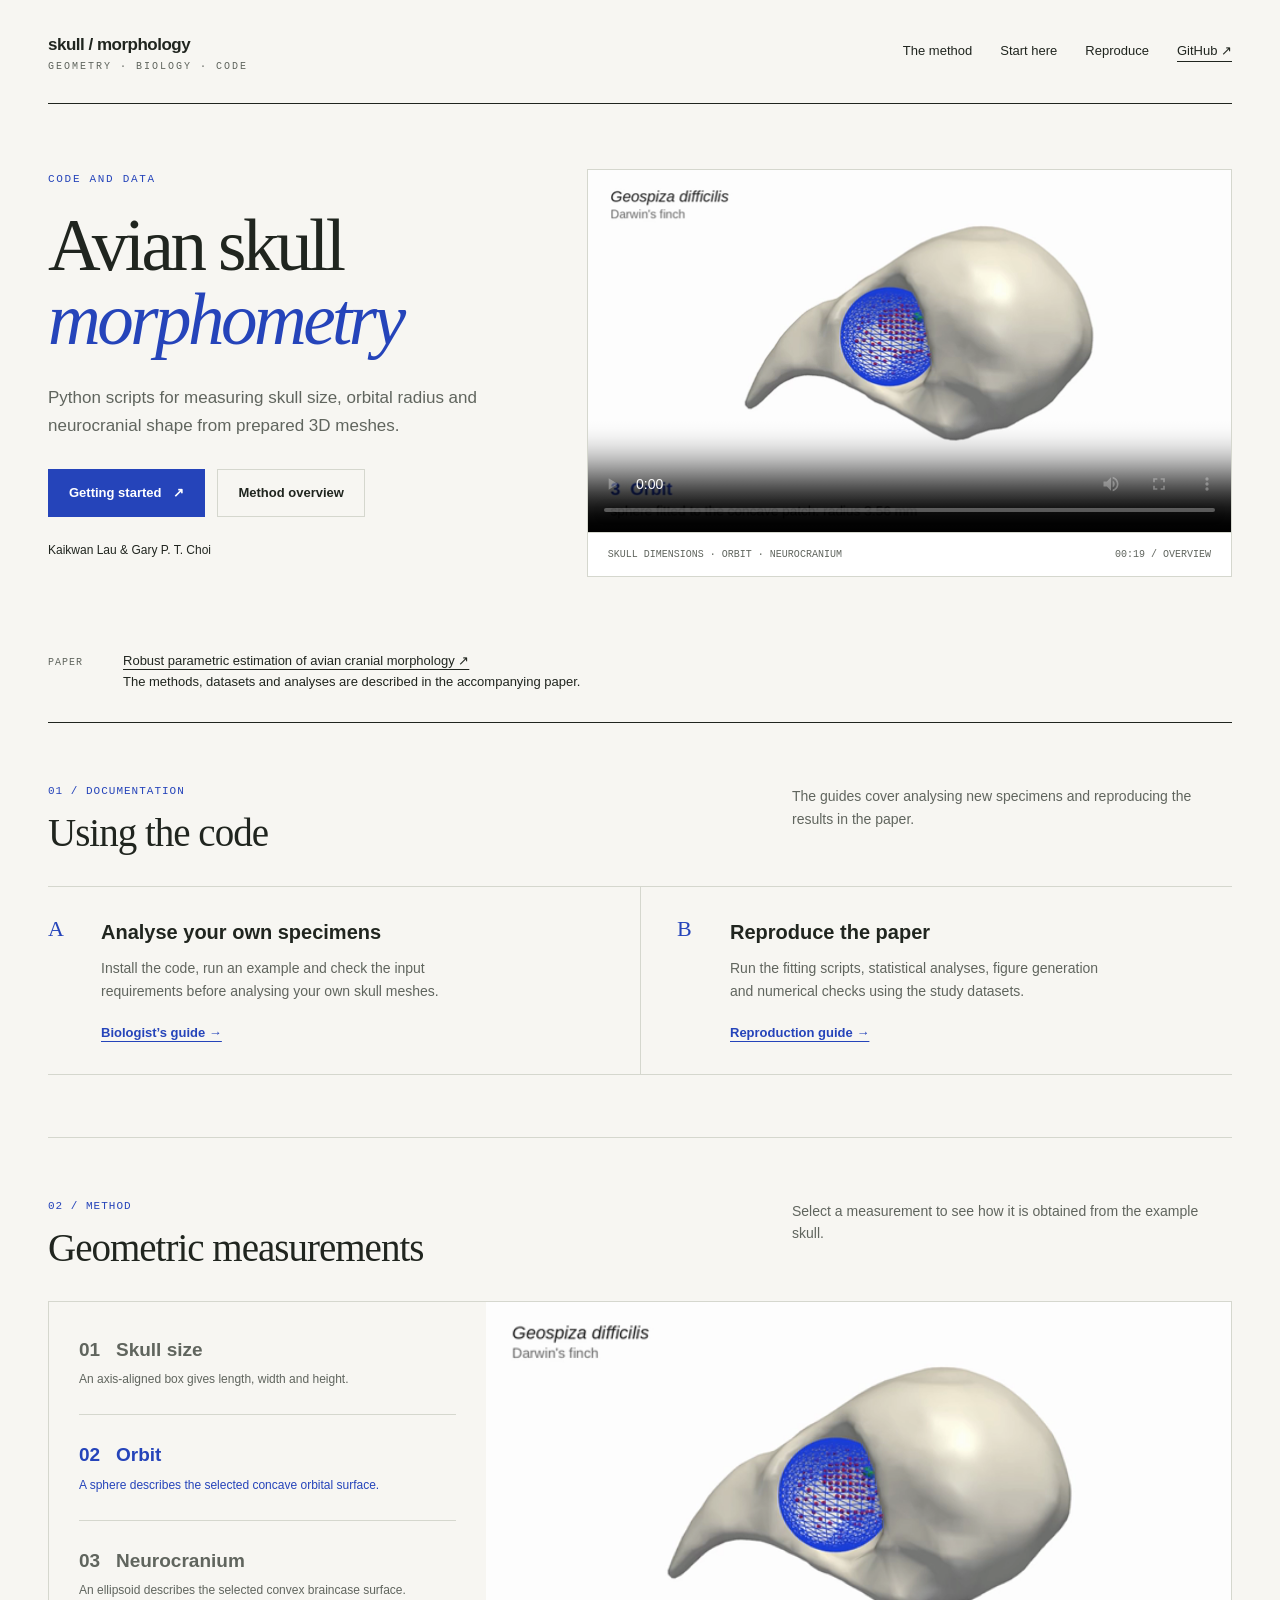
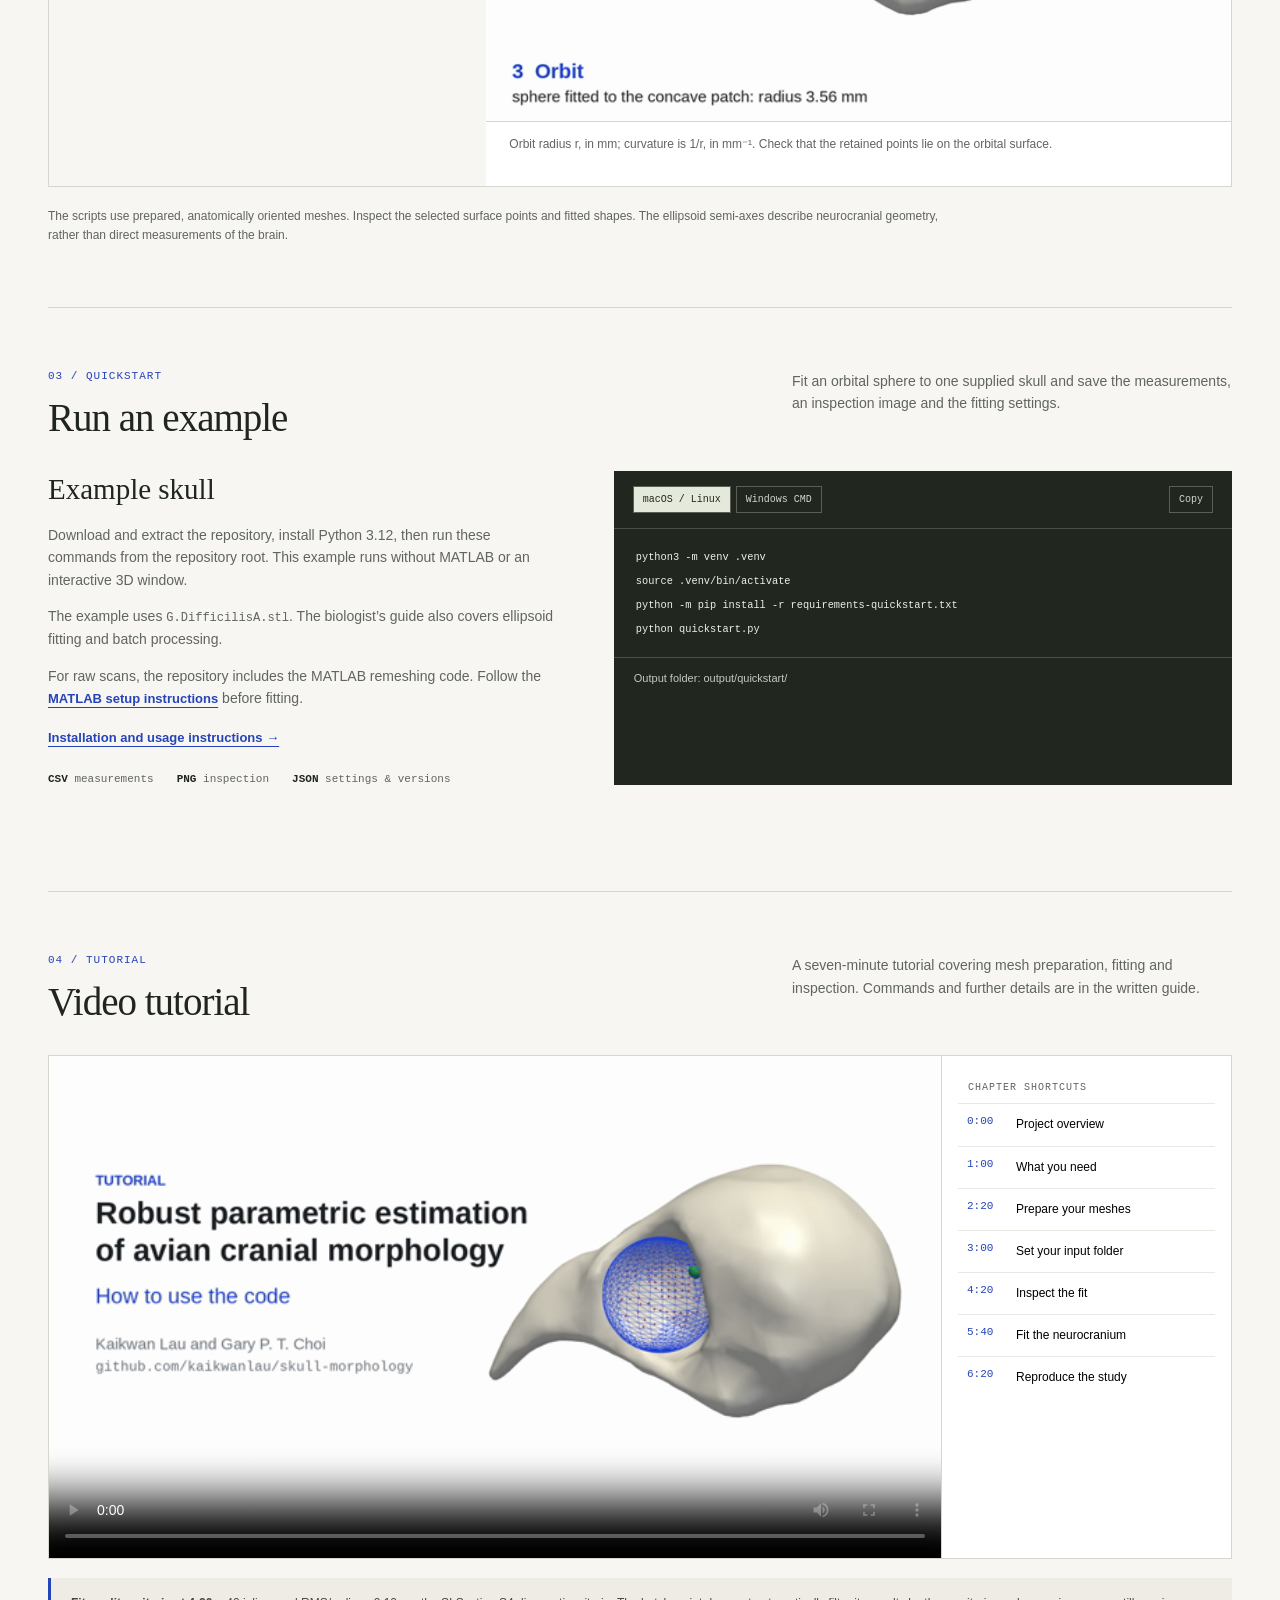
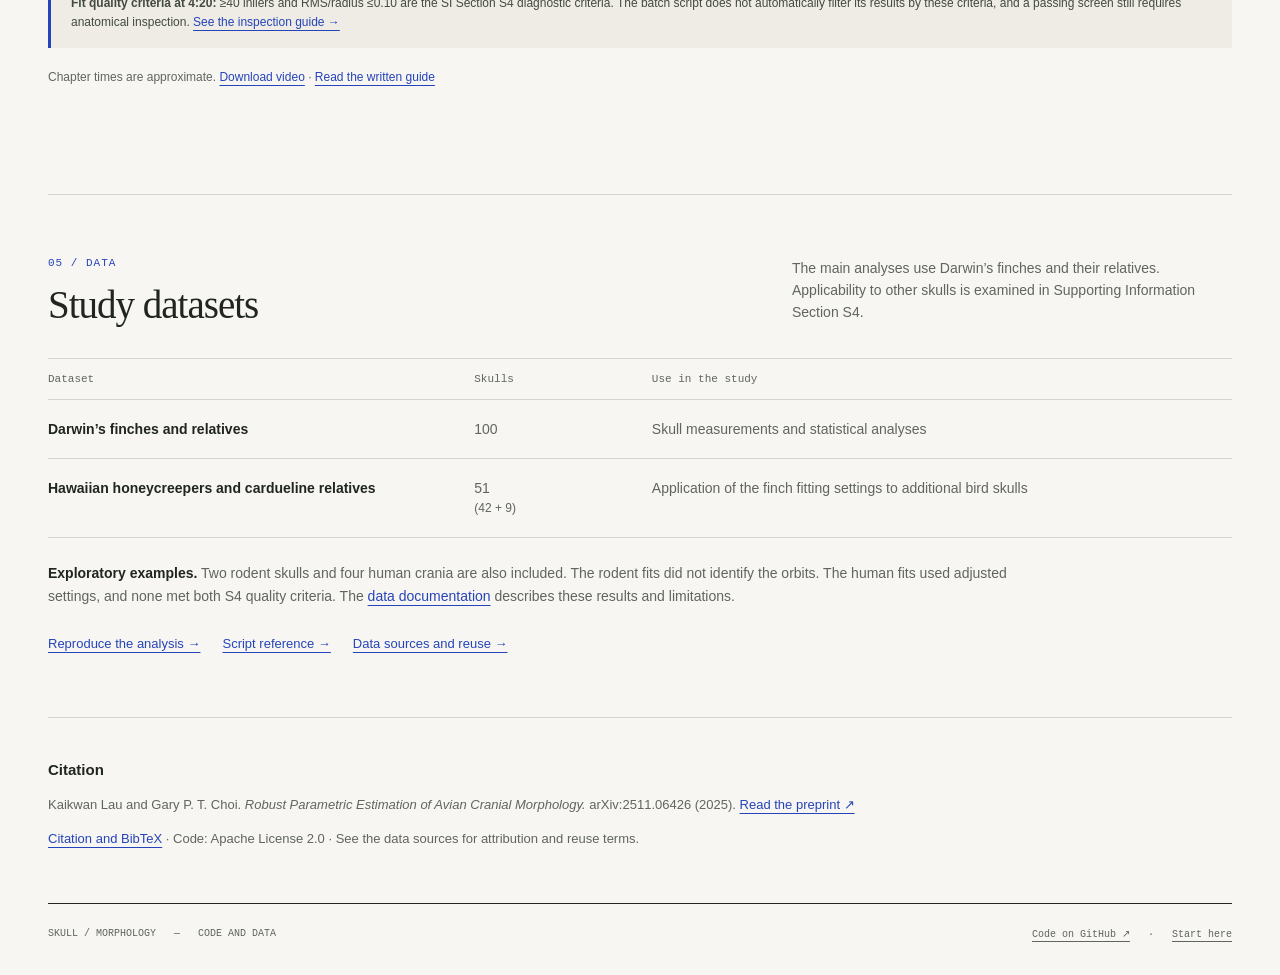
==== commit 26b16634: "Add MATLAB remeshing code and setup guide Include remesh_batch, its selected helper functions, voxel" ====
--- a/docs/index.html
+++ b/docs/index.html
@@ -10,7 +10,7 @@
 <div class="paper-note"><span class="label">PAPER</span><p><a href="https://arxiv.org/abs/2511.06426">Robust parametric estimation of avian cranial morphology ↗</a><br>The methods, datasets and analyses are described in the accompanying paper.</p></div>
 <section class="section" aria-labelledby="path-title"><div class="section-head"><div><span class="section-no">01 / DOCUMENTATION</span><h2 id="path-title">Using the code</h2></div><p>The guides cover analysing new specimens and reproducing the results in the paper.</p></div><div class="path-grid"><article class="path"><span>A</span><div><h3>Analyse your own specimens</h3><p>Install the code, run an example and check the input requirements before analysing your own skull meshes.</p><a href="start-here.html">Biologist’s guide →</a></div></article><article class="path"><span>B</span><div><h3>Reproduce the paper</h3><p>Run the fitting scripts, statistical analyses, figure generation and numerical checks using the study datasets.</p><a href="reproduce.html">Reproduction guide →</a></div></article></div></section>
 <section class="section" id="method" aria-labelledby="method-title"><div class="section-head"><div><span class="section-no">02 / METHOD</span><h2 id="method-title">Geometric measurements</h2></div><p>Select a measurement to see how it is obtained from the example skull.</p></div><div class="method"><div class="method-buttons" role="group" aria-label="Choose a measurement"><button data-method="size" aria-pressed="false"><b>01 &nbsp; Skull size</b><span>An axis-aligned box gives length, width and height.</span></button><button data-method="orbit" aria-pressed="true"><b>02 &nbsp; Orbit</b><span>A sphere describes the selected concave orbital surface.</span></button><button data-method="braincase" aria-pressed="false"><b>03 &nbsp; Neurocranium</b><span>An ellipsoid describes the selected convex braincase surface.</span></button></div><figure class="method-figure"><img id="method-image" src="assets/orbit.png" alt="Geospiza difficilis skull with a fitted orbital sphere and selected inlier points."><figcaption id="method-caption" aria-live="polite">Orbit radius r, in mm; curvature is 1/r, in mm⁻¹. Check that the retained points lie on the orbital surface.</figcaption></figure></div><p class="note">The scripts use prepared, anatomically oriented meshes. Inspect the selected surface points and fitted shapes. The ellipsoid semi-axes describe neurocranial geometry, rather than direct measurements of the brain.</p></section>
-<section class="section" id="start" aria-labelledby="start-title"><div class="section-head"><div><span class="section-no">03 / QUICKSTART</span><h2 id="start-title">Run an example</h2></div><p>Fit an orbital sphere to one supplied skull and save the measurements, an inspection image and the fitting settings.</p></div><div class="start-grid"><div class="start-copy"><h3>Example skull</h3><p>Download and extract the repository, install Python 3.12, then run these commands from the repository root. This example runs without MATLAB or an interactive 3D window.</p><p>The example uses <code>G.DifficilisA.stl</code>. The biologist’s guide also covers ellipsoid fitting and batch processing.</p><a href="start-here.html">Installation and usage instructions →</a><div class="result-strip"><span><b>CSV</b> measurements</span><span><b>PNG</b> inspection</span><span><b>JSON</b> settings &amp; versions</span></div></div><div class="terminal"><div class="terminal-top"><div class="os-buttons" role="group" aria-label="Operating system"><button data-os="mac" aria-pressed="true">macOS / Linux</button><button data-os="windows" aria-pressed="false">Windows CMD</button></div><button class="copy" id="copy-command">Copy</button></div><pre><code id="commands">python3 -m venv .venv
+<section class="section" id="start" aria-labelledby="start-title"><div class="section-head"><div><span class="section-no">03 / QUICKSTART</span><h2 id="start-title">Run an example</h2></div><p>Fit an orbital sphere to one supplied skull and save the measurements, an inspection image and the fitting settings.</p></div><div class="start-grid"><div class="start-copy"><h3>Example skull</h3><p>Download and extract the repository, install Python 3.12, then run these commands from the repository root. This example runs without MATLAB or an interactive 3D window.</p><p>The example uses <code>G.DifficilisA.stl</code>. The biologist’s guide also covers ellipsoid fitting and batch processing.</p><p>For raw scans, the repository includes the MATLAB remeshing code. Follow the <a href="remeshing.html">MATLAB setup instructions</a> before fitting.</p><a href="start-here.html">Installation and usage instructions →</a><div class="result-strip"><span><b>CSV</b> measurements</span><span><b>PNG</b> inspection</span><span><b>JSON</b> settings &amp; versions</span></div></div><div class="terminal"><div class="terminal-top"><div class="os-buttons" role="group" aria-label="Operating system"><button data-os="mac" aria-pressed="true">macOS / Linux</button><button data-os="windows" aria-pressed="false">Windows CMD</button></div><button class="copy" id="copy-command">Copy</button></div><pre><code id="commands">python3 -m venv .venv
 source .venv/bin/activate
 python -m pip install -r requirements-quickstart.txt
 python quickstart.py</code></pre><div class="terminal-foot">Output folder: output/quickstart/</div></div></div><p class="status" id="copy-status" role="status"></p></section>
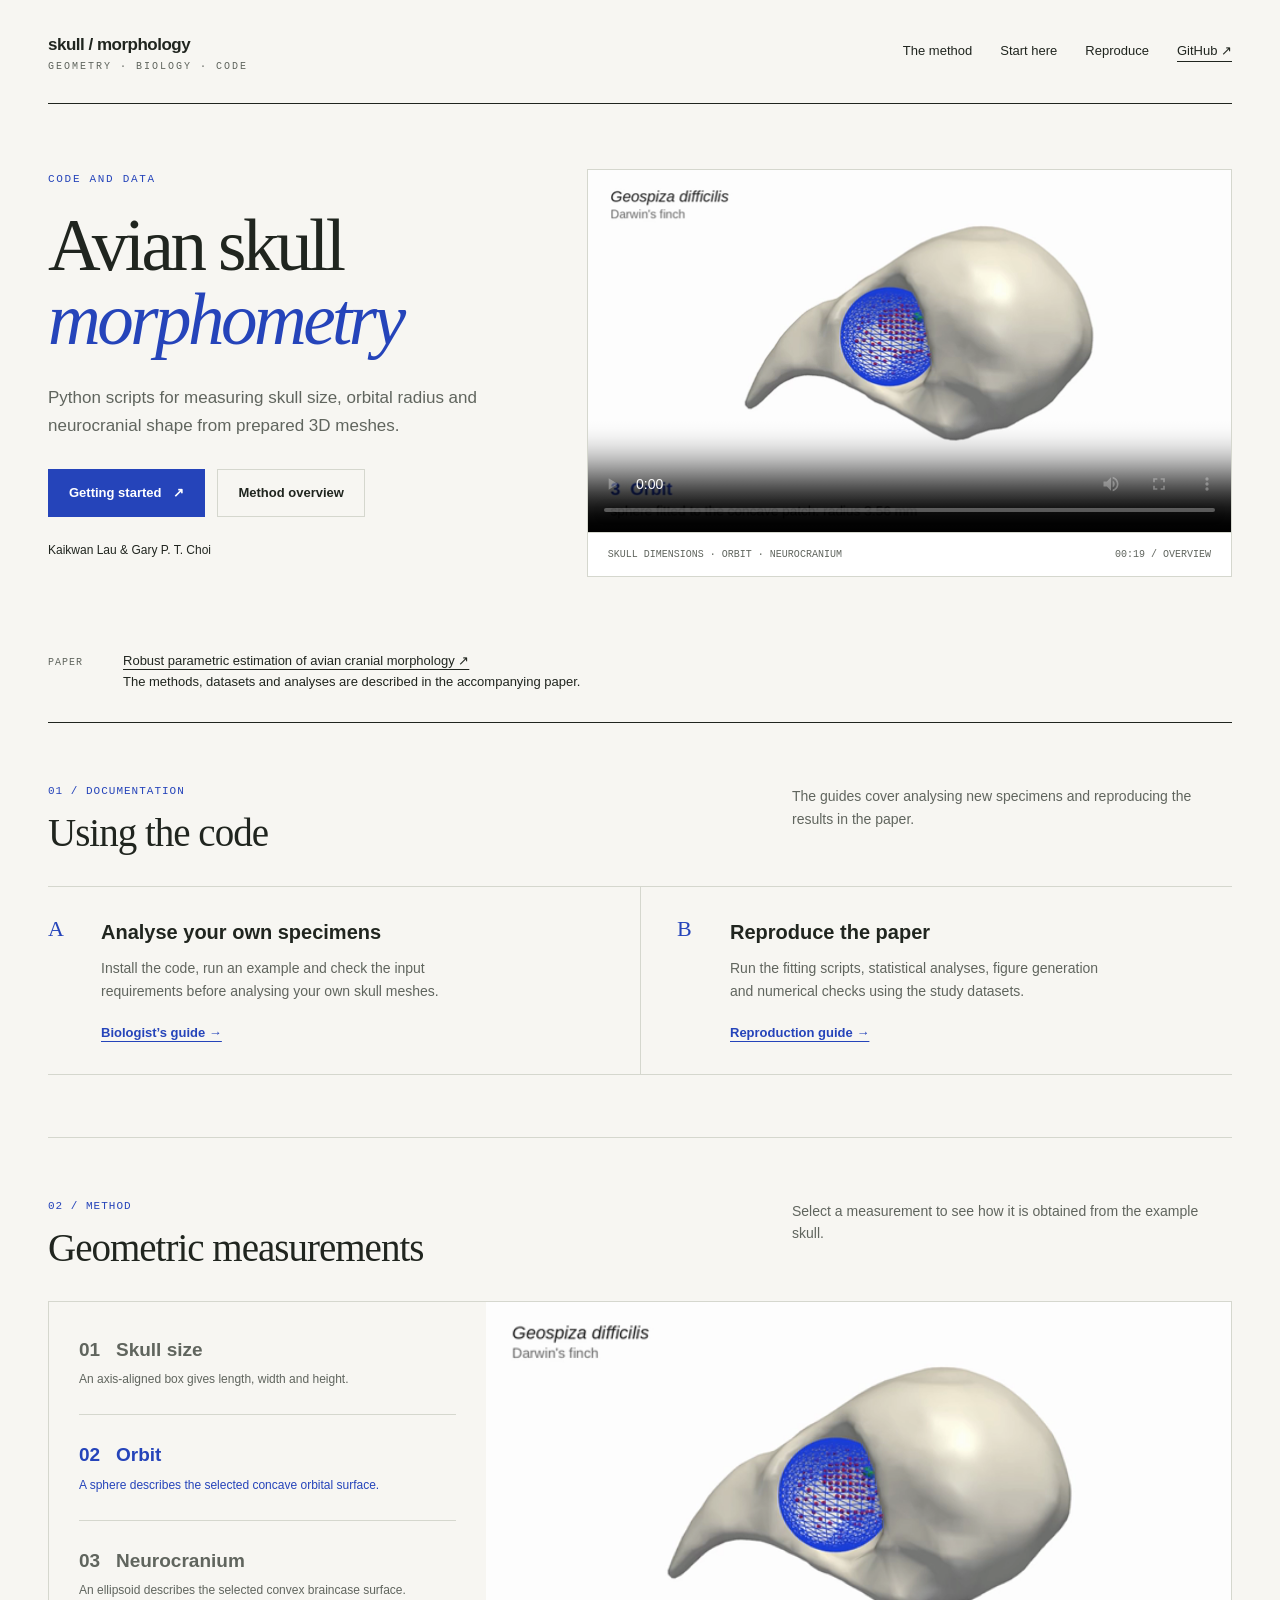
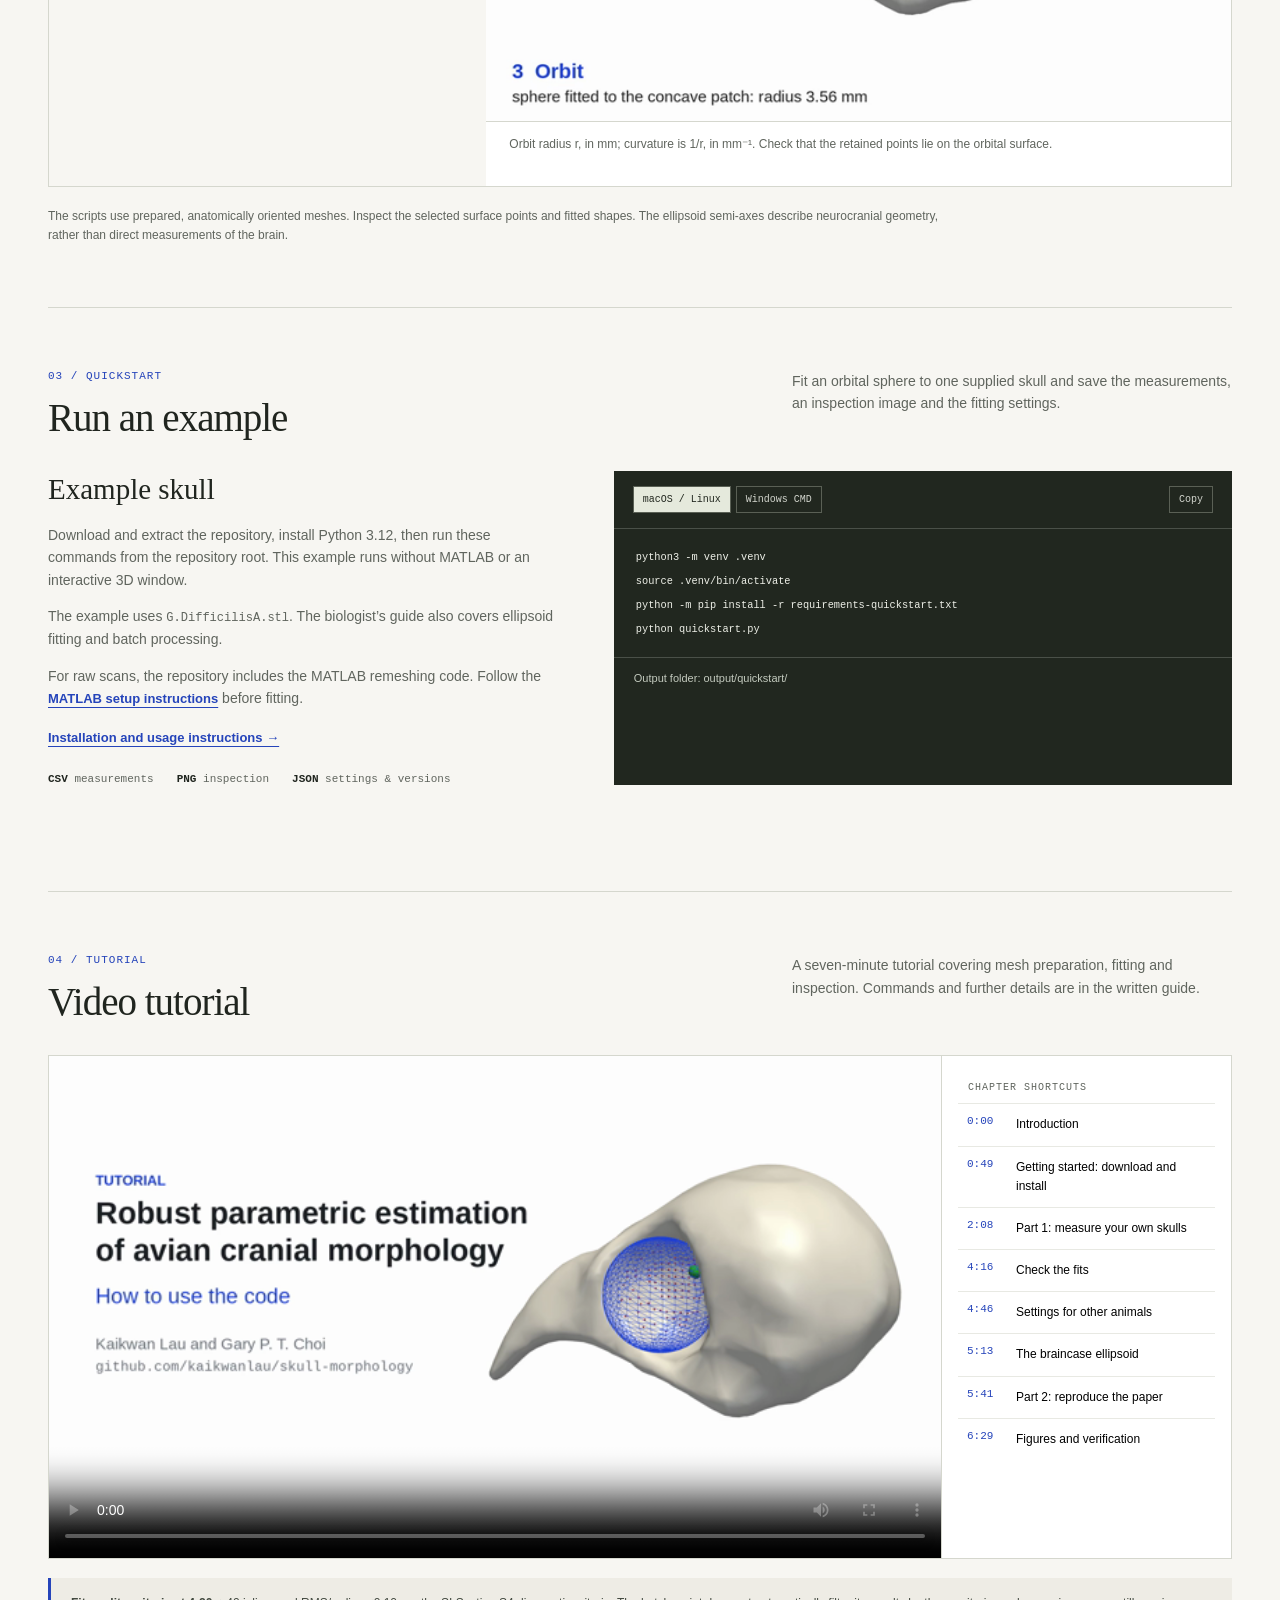
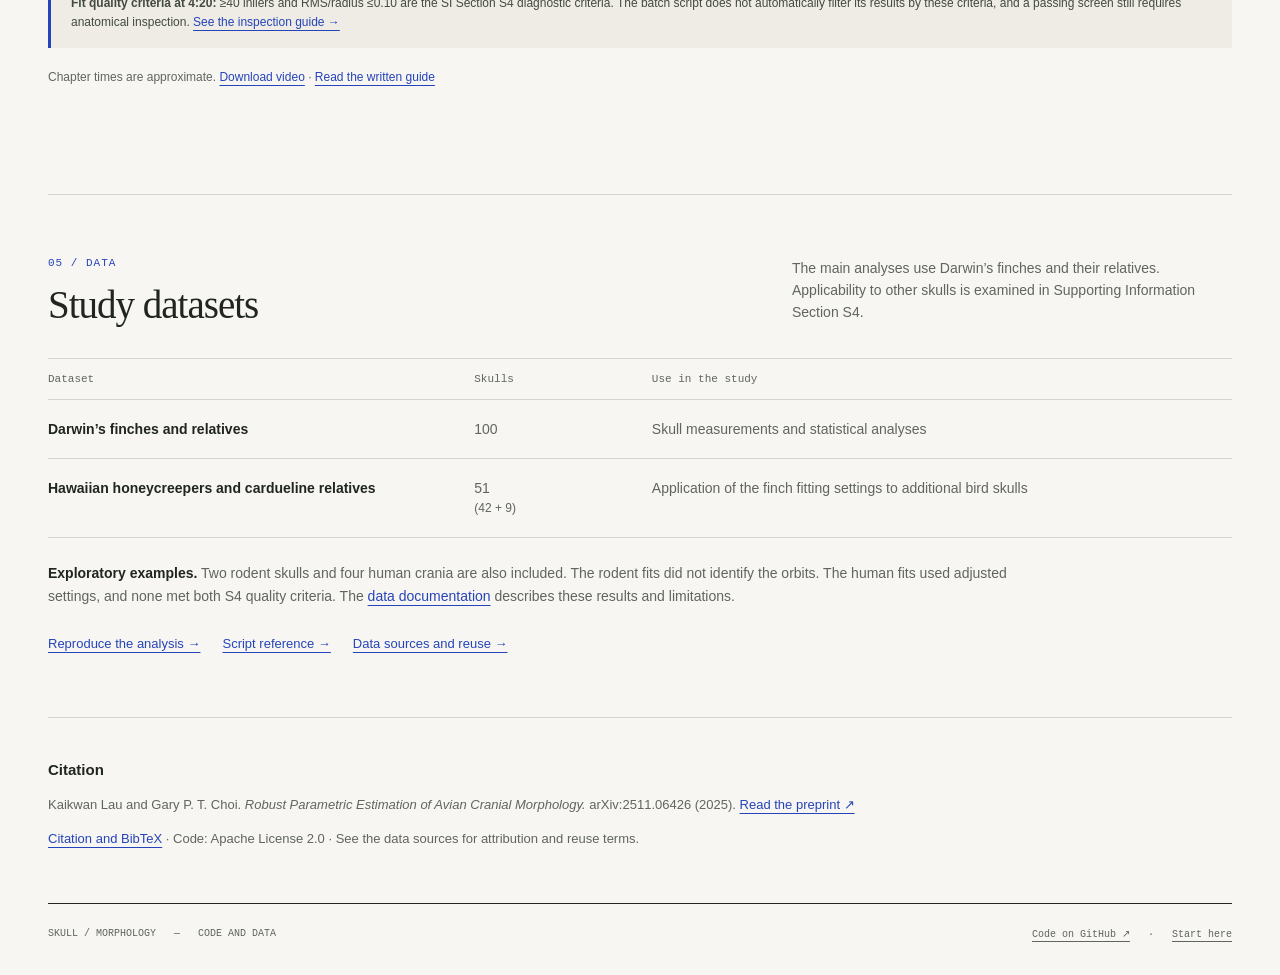
==== commit 02db5a5f: "Restore missing study meshes and tutorial captions" ====
--- a/docs/index.html
+++ b/docs/index.html
@@ -14,7 +14,7 @@
 source .venv/bin/activate
 python -m pip install -r requirements-quickstart.txt
 python quickstart.py</code></pre><div class="terminal-foot">Output folder: output/quickstart/</div></div></div><p class="status" id="copy-status" role="status"></p></section>
-<section class="section" id="tutorial" aria-labelledby="tutorial-title"><div class="section-head"><div><span class="section-no">04 / TUTORIAL</span><h2 id="tutorial-title">Video tutorial</h2></div><p>A seven-minute tutorial covering mesh preparation, fitting and inspection. Commands and further details are in the written guide.</p></div><div class="video-grid"><video id="tutorial-video" controls playsinline preload="metadata" poster="assets/tutorial-poster.png" aria-label="Seven-minute tutorial for using the skull morphology code"><source src="assets/tutorial.mp4" type="video/mp4">Your browser cannot play this video. <a href="assets/tutorial.mp4">Download the tutorial</a>.</video><div class="chapters" role="group" aria-label="Tutorial chapter shortcuts"><p>CHAPTER SHORTCUTS</p><button data-time="0" aria-pressed="false"><time>0:00</time> Project overview</button><button data-time="60" aria-pressed="false"><time>1:00</time> What you need</button><button data-time="140" aria-pressed="false"><time>2:20</time> Prepare your meshes</button><button data-time="180" aria-pressed="false"><time>3:00</time> Set your input folder</button><button data-time="260" aria-pressed="false"><time>4:20</time> Inspect the fit</button><button data-time="340" aria-pressed="false"><time>5:40</time> Fit the neurocranium</button><button data-time="380" aria-pressed="false"><time>6:20</time> Reproduce the study</button></div></div><div class="video-note"><strong>Fit quality criteria at 4:20:</strong> ≥40 inliers and RMS/radius ≤0.10 are the SI Section S4 diagnostic criteria. The batch script does not automatically filter its results by these criteria, and a passing screen still requires anatomical inspection. <a href="start-here.html#7-inspect-and-screen-every-fit">See the inspection guide →</a></div><p class="note">Chapter times are approximate. <a href="assets/tutorial.mp4" download>Download video</a> · <a href="start-here.html">Read the written guide</a></p><p id="video-status" class="status" role="status"></p></section>
+<section class="section" id="tutorial" aria-labelledby="tutorial-title"><div class="section-head"><div><span class="section-no">04 / TUTORIAL</span><h2 id="tutorial-title">Video tutorial</h2></div><p>A seven-minute tutorial covering mesh preparation, fitting and inspection. Commands and further details are in the written guide.</p></div><div class="video-grid"><video id="tutorial-video" controls playsinline preload="metadata" poster="assets/tutorial-poster.png" aria-label="Seven-minute tutorial for using the skull morphology code"><source src="assets/tutorial.mp4" type="video/mp4"><track kind="captions" src="assets/tutorial.vtt" srclang="en" label="English" default>Your browser cannot play this video. <a href="assets/tutorial.mp4">Download the tutorial</a>.</video><div class="chapters" role="group" aria-label="Tutorial chapter shortcuts"><p>CHAPTER SHORTCUTS</p><button data-time="0" aria-pressed="false"><time>0:00</time> Introduction</button><button data-time="49" aria-pressed="false"><time>0:49</time> Getting started: download and install</button><button data-time="128" aria-pressed="false"><time>2:08</time> Part 1: measure your own skulls</button><button data-time="256" aria-pressed="false"><time>4:16</time> Check the fits</button><button data-time="286" aria-pressed="false"><time>4:46</time> Settings for other animals</button><button data-time="313" aria-pressed="false"><time>5:13</time> The braincase ellipsoid</button><button data-time="341" aria-pressed="false"><time>5:41</time> Part 2: reproduce the paper</button><button data-time="389" aria-pressed="false"><time>6:29</time> Figures and verification</button></div></div><div class="video-note"><strong>Fit quality criteria at 4:20:</strong> ≥40 inliers and RMS/radius ≤0.10 are the SI Section S4 diagnostic criteria. The batch script does not automatically filter its results by these criteria, and a passing screen still requires anatomical inspection. <a href="start-here.html#7-inspect-and-screen-every-fit">See the inspection guide →</a></div><p class="note">Chapter times are approximate. <a href="assets/tutorial.mp4" download>Download video</a> · <a href="start-here.html">Read the written guide</a></p><p id="video-status" class="status" role="status"></p></section>
 <section class="section" id="data" aria-labelledby="data-title">
   <div class="section-head">
     <div><span class="section-no">05 / DATA</span><h2 id="data-title">Study datasets</h2></div>
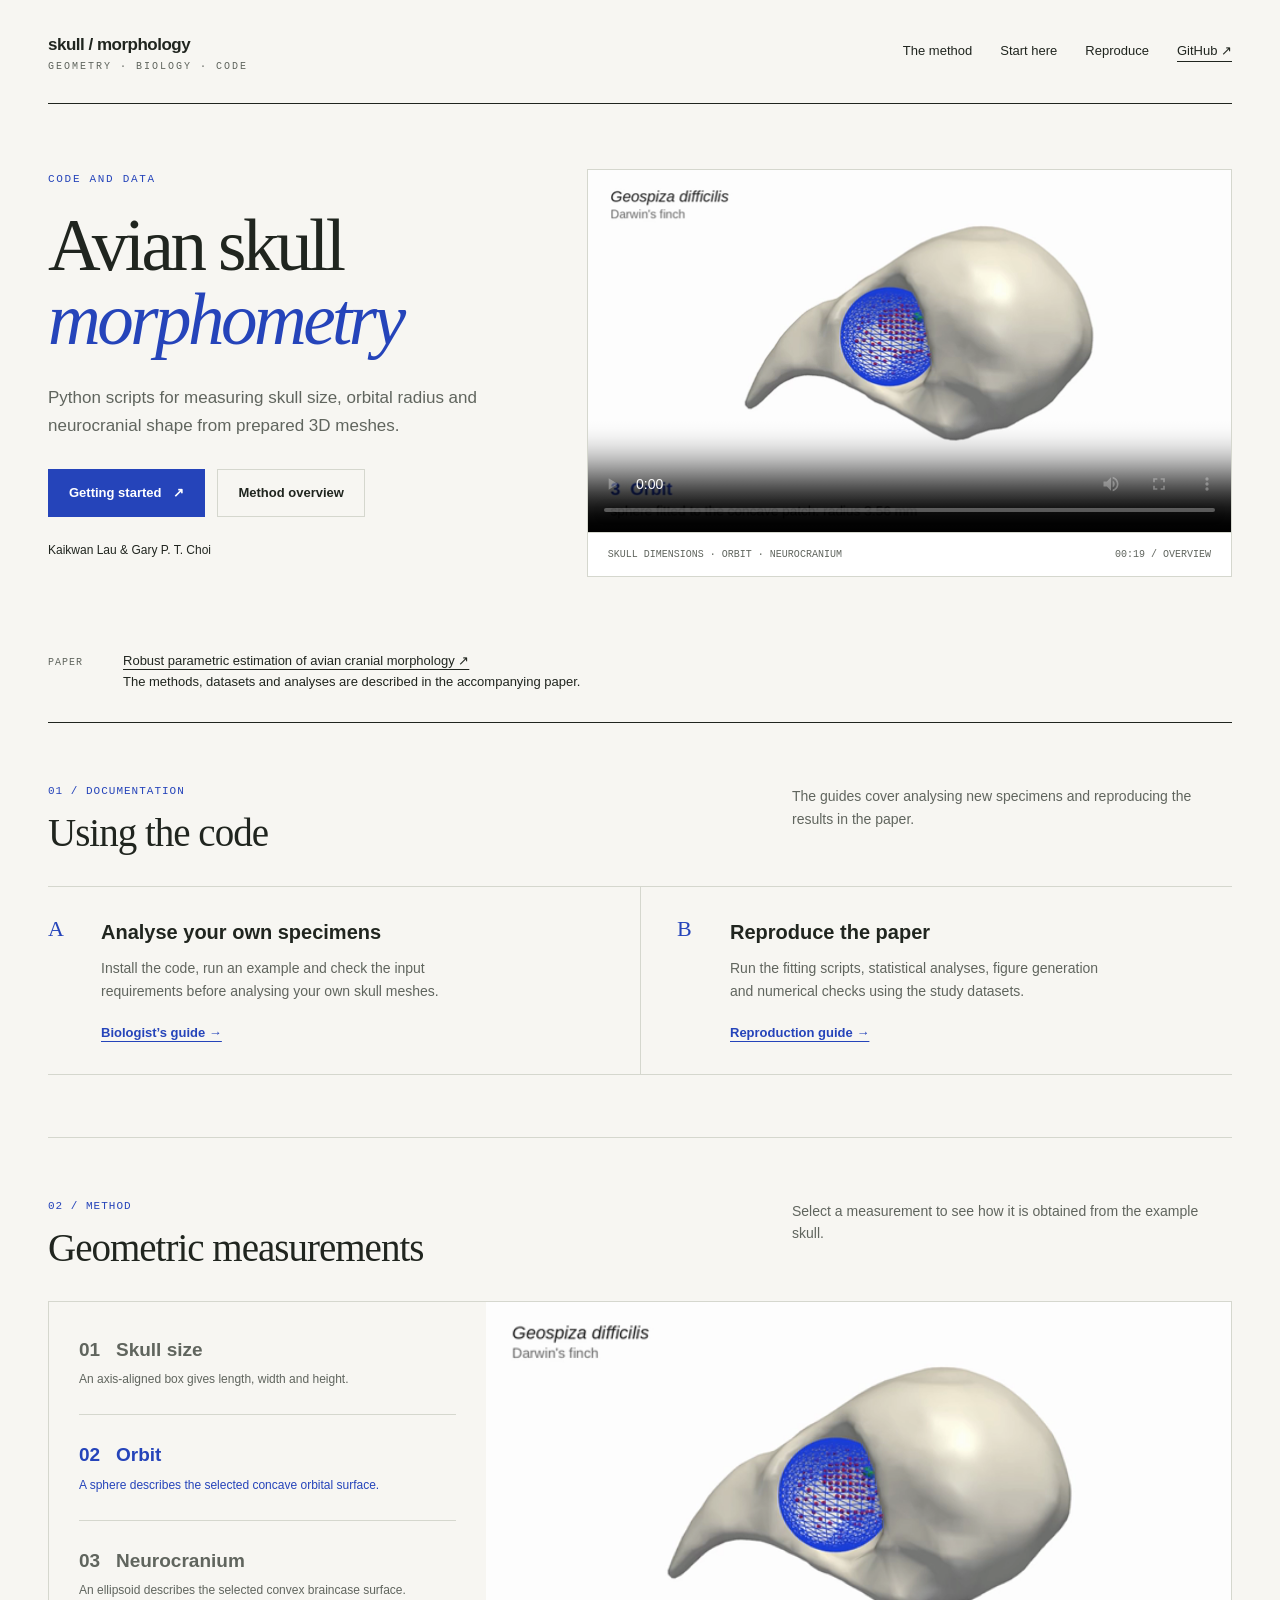
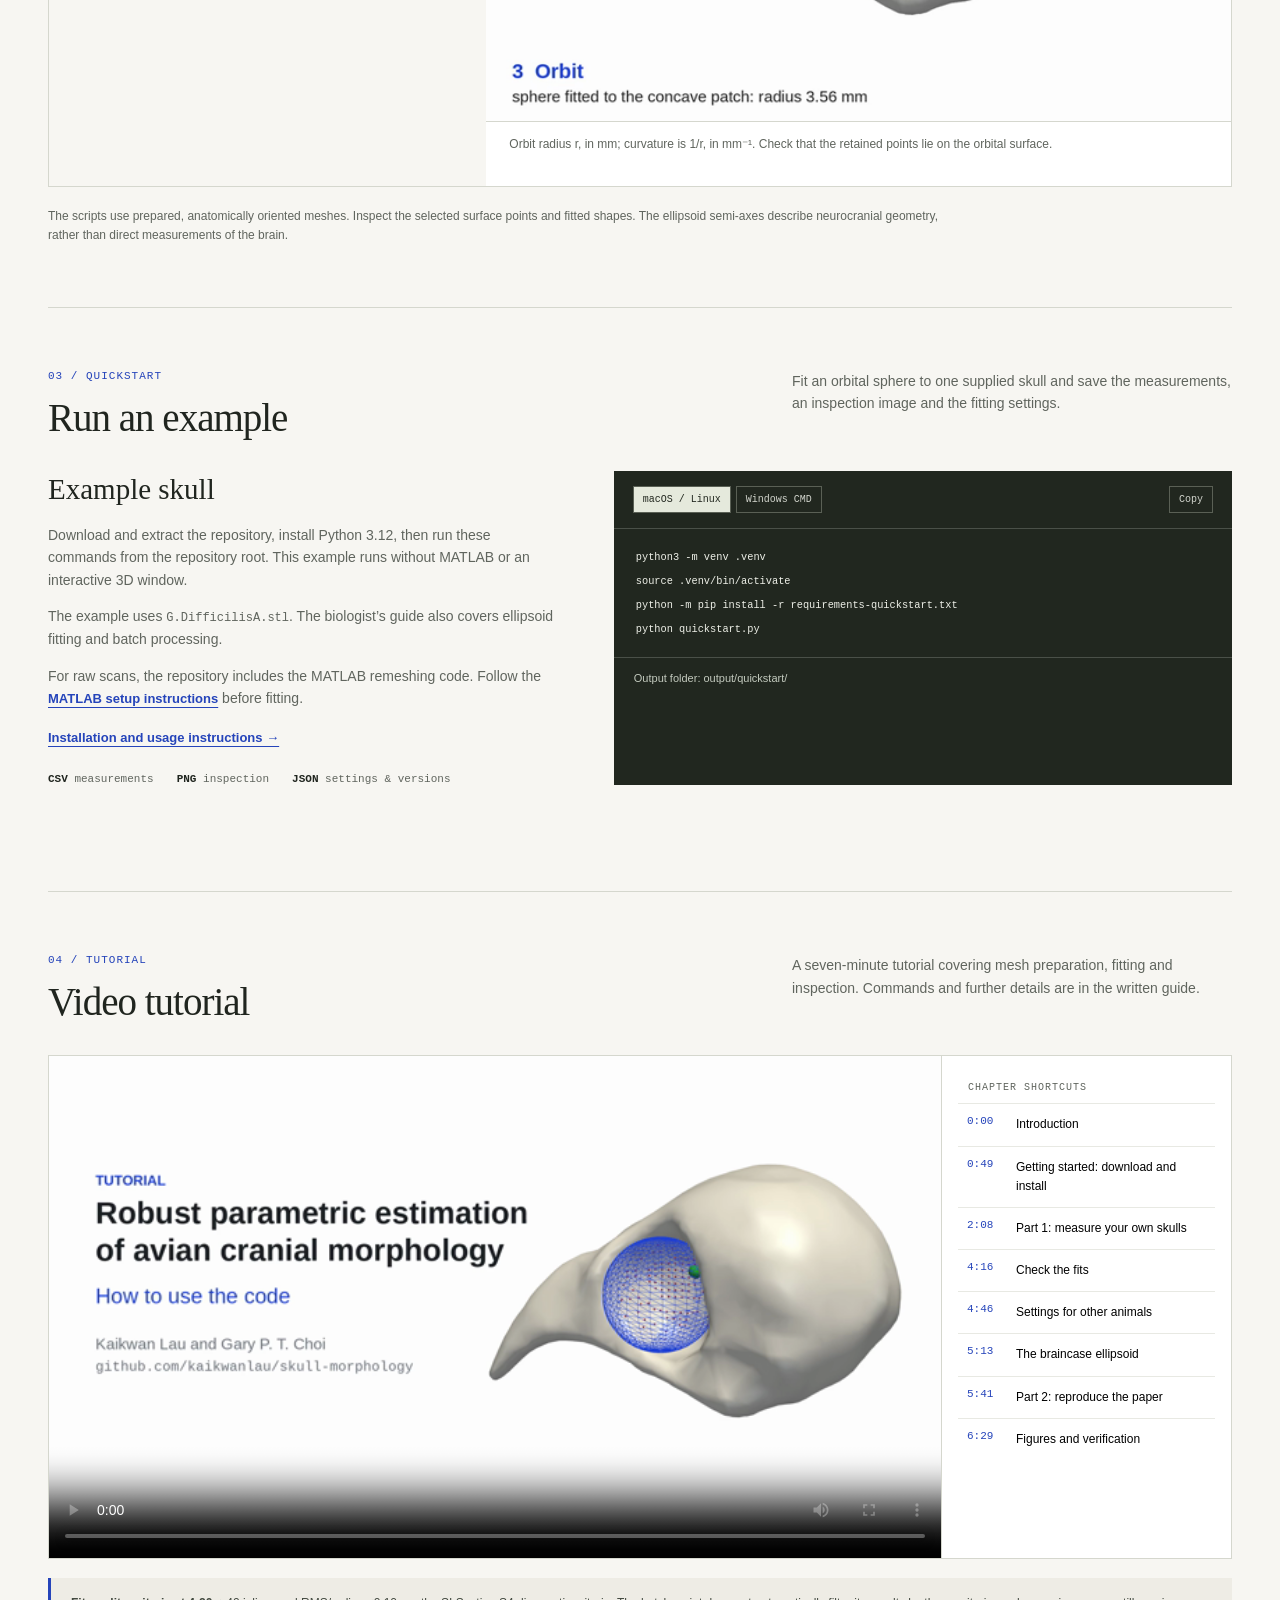
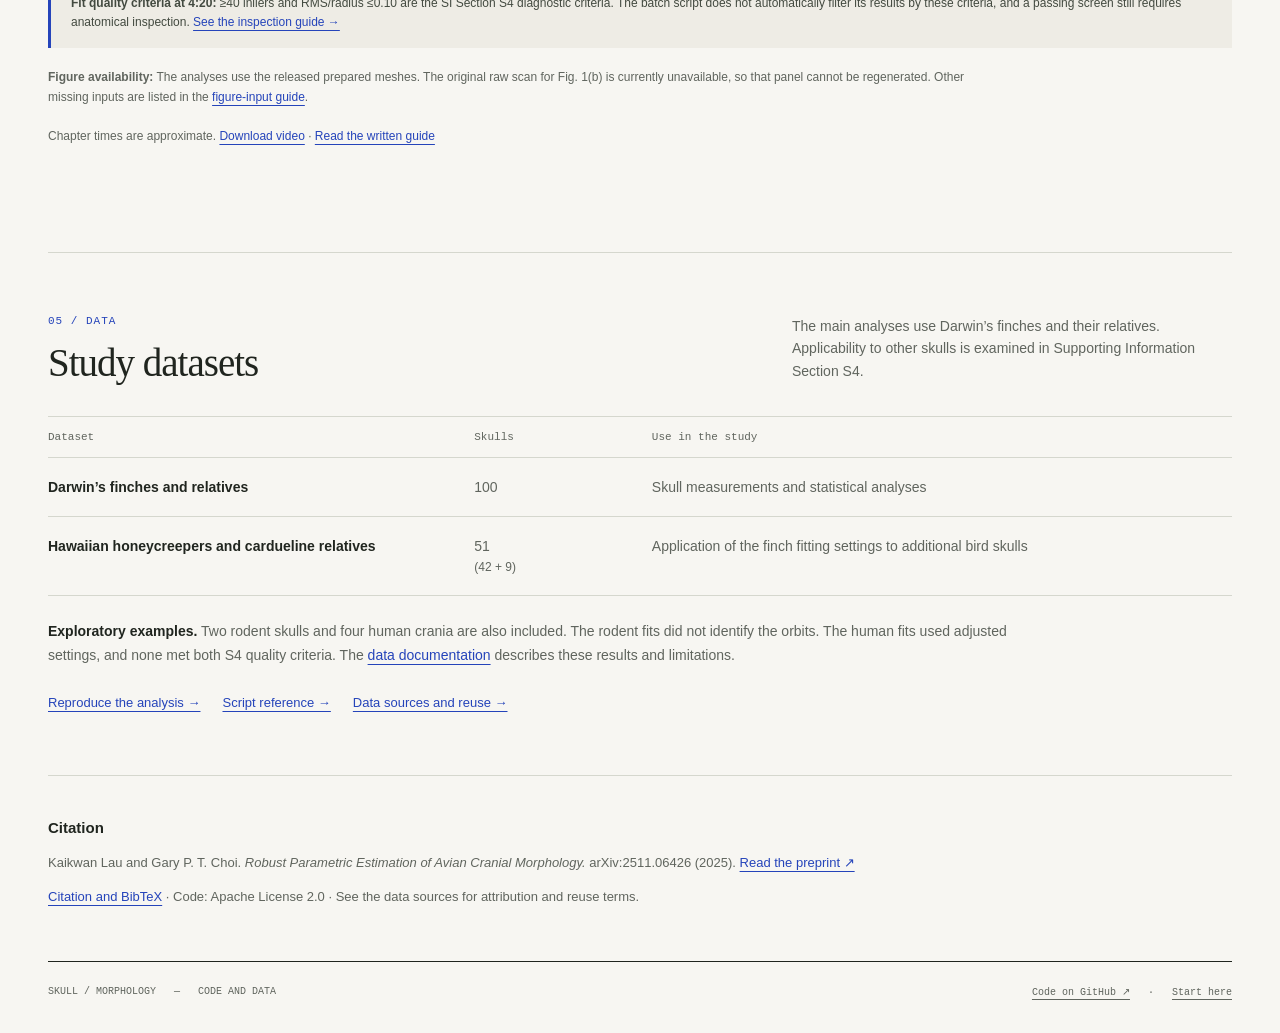
==== commit cc2058d9: "Clarify raw-scan availability and figure reproduction scope Record that the original raw scan used i" ====
--- a/docs/index.html
+++ b/docs/index.html
@@ -14,7 +14,7 @@
 source .venv/bin/activate
 python -m pip install -r requirements-quickstart.txt
 python quickstart.py</code></pre><div class="terminal-foot">Output folder: output/quickstart/</div></div></div><p class="status" id="copy-status" role="status"></p></section>
-<section class="section" id="tutorial" aria-labelledby="tutorial-title"><div class="section-head"><div><span class="section-no">04 / TUTORIAL</span><h2 id="tutorial-title">Video tutorial</h2></div><p>A seven-minute tutorial covering mesh preparation, fitting and inspection. Commands and further details are in the written guide.</p></div><div class="video-grid"><video id="tutorial-video" controls playsinline preload="metadata" poster="assets/tutorial-poster.png" aria-label="Seven-minute tutorial for using the skull morphology code"><source src="assets/tutorial.mp4" type="video/mp4"><track kind="captions" src="assets/tutorial.vtt" srclang="en" label="English" default>Your browser cannot play this video. <a href="assets/tutorial.mp4">Download the tutorial</a>.</video><div class="chapters" role="group" aria-label="Tutorial chapter shortcuts"><p>CHAPTER SHORTCUTS</p><button data-time="0" aria-pressed="false"><time>0:00</time> Introduction</button><button data-time="49" aria-pressed="false"><time>0:49</time> Getting started: download and install</button><button data-time="128" aria-pressed="false"><time>2:08</time> Part 1: measure your own skulls</button><button data-time="256" aria-pressed="false"><time>4:16</time> Check the fits</button><button data-time="286" aria-pressed="false"><time>4:46</time> Settings for other animals</button><button data-time="313" aria-pressed="false"><time>5:13</time> The braincase ellipsoid</button><button data-time="341" aria-pressed="false"><time>5:41</time> Part 2: reproduce the paper</button><button data-time="389" aria-pressed="false"><time>6:29</time> Figures and verification</button></div></div><div class="video-note"><strong>Fit quality criteria at 4:20:</strong> ≥40 inliers and RMS/radius ≤0.10 are the SI Section S4 diagnostic criteria. The batch script does not automatically filter its results by these criteria, and a passing screen still requires anatomical inspection. <a href="start-here.html#7-inspect-and-screen-every-fit">See the inspection guide →</a></div><p class="note">Chapter times are approximate. <a href="assets/tutorial.mp4" download>Download video</a> · <a href="start-here.html">Read the written guide</a></p><p id="video-status" class="status" role="status"></p></section>
+<section class="section" id="tutorial" aria-labelledby="tutorial-title"><div class="section-head"><div><span class="section-no">04 / TUTORIAL</span><h2 id="tutorial-title">Video tutorial</h2></div><p>A seven-minute tutorial covering mesh preparation, fitting and inspection. Commands and further details are in the written guide.</p></div><div class="video-grid"><video id="tutorial-video" controls playsinline preload="metadata" poster="assets/tutorial-poster.png" aria-label="Seven-minute tutorial for using the skull morphology code"><source src="assets/tutorial.mp4" type="video/mp4"><track kind="captions" src="assets/tutorial.vtt" srclang="en" label="English" default>Your browser cannot play this video. <a href="assets/tutorial.mp4">Download the tutorial</a>.</video><div class="chapters" role="group" aria-label="Tutorial chapter shortcuts"><p>CHAPTER SHORTCUTS</p><button data-time="0" aria-pressed="false"><time>0:00</time> Introduction</button><button data-time="49" aria-pressed="false"><time>0:49</time> Getting started: download and install</button><button data-time="128" aria-pressed="false"><time>2:08</time> Part 1: measure your own skulls</button><button data-time="256" aria-pressed="false"><time>4:16</time> Check the fits</button><button data-time="286" aria-pressed="false"><time>4:46</time> Settings for other animals</button><button data-time="313" aria-pressed="false"><time>5:13</time> The braincase ellipsoid</button><button data-time="341" aria-pressed="false"><time>5:41</time> Part 2: reproduce the paper</button><button data-time="389" aria-pressed="false"><time>6:29</time> Figures and verification</button></div></div><div class="video-note"><strong>Fit quality criteria at 4:20:</strong> ≥40 inliers and RMS/radius ≤0.10 are the SI Section S4 diagnostic criteria. The batch script does not automatically filter its results by these criteria, and a passing screen still requires anatomical inspection. <a href="start-here.html#7-inspect-and-screen-every-fit">See the inspection guide →</a></div><p class="note"><strong>Figure availability:</strong> The analyses use the released prepared meshes. The original raw scan for Fig. 1(b) is currently unavailable, so that panel cannot be regenerated. Other missing inputs are listed in the <a href="figure-inputs.html">figure-input guide</a>.</p><p class="note">Chapter times are approximate. <a href="assets/tutorial.mp4" download>Download video</a> · <a href="start-here.html">Read the written guide</a></p><p id="video-status" class="status" role="status"></p></section>
 <section class="section" id="data" aria-labelledby="data-title">
   <div class="section-head">
     <div><span class="section-no">05 / DATA</span><h2 id="data-title">Study datasets</h2></div>
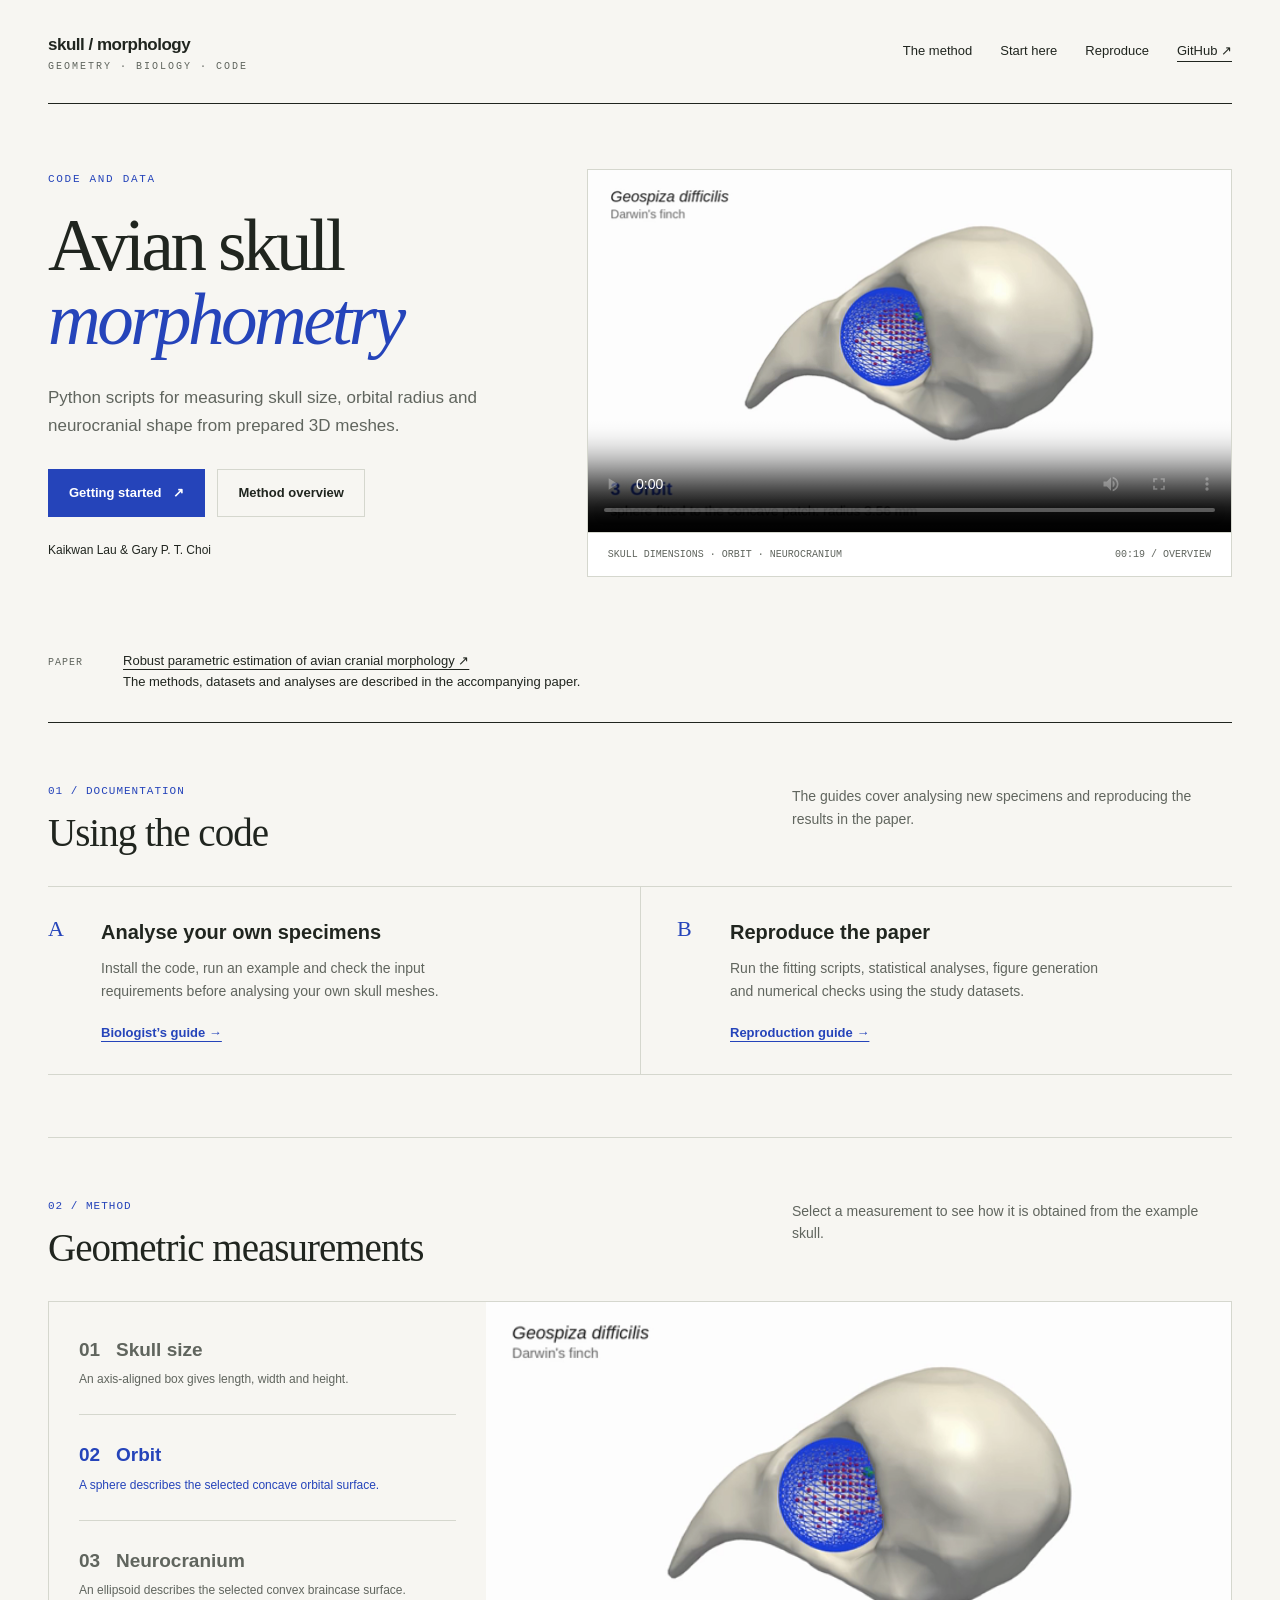
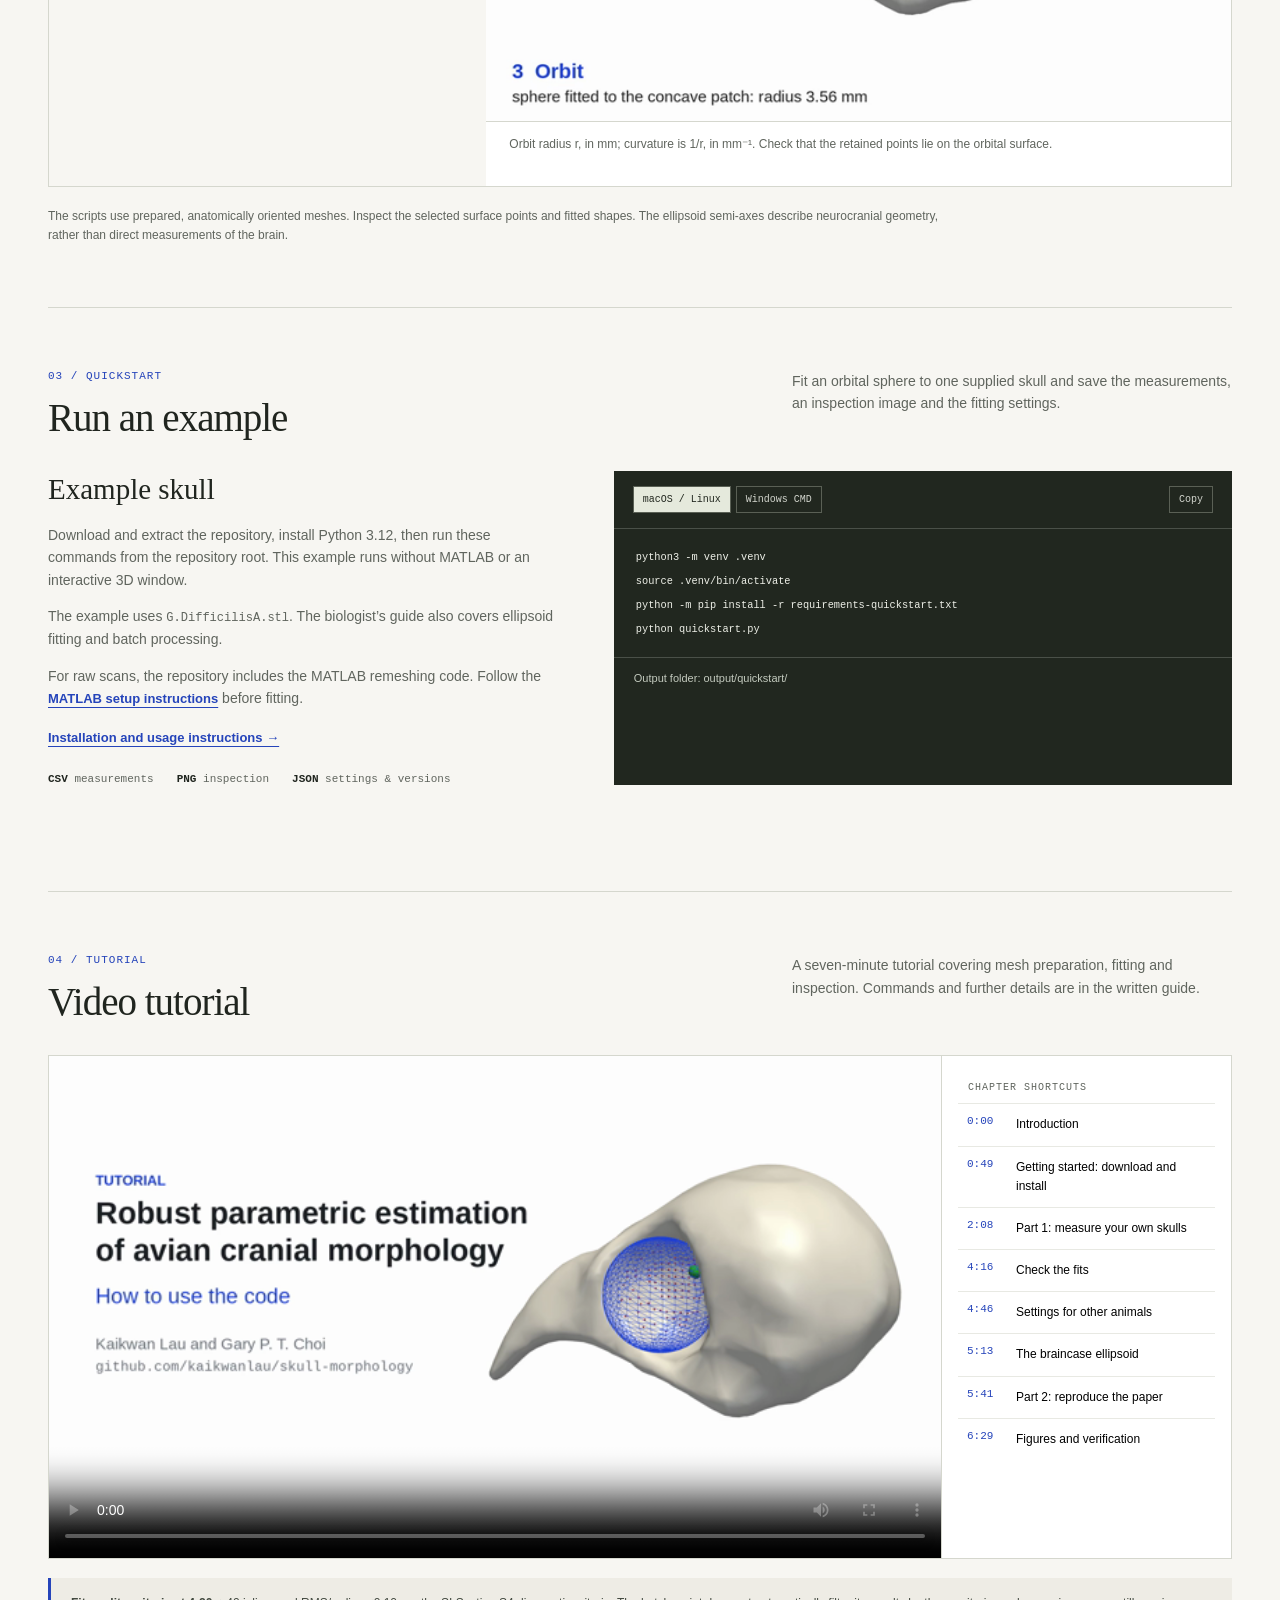
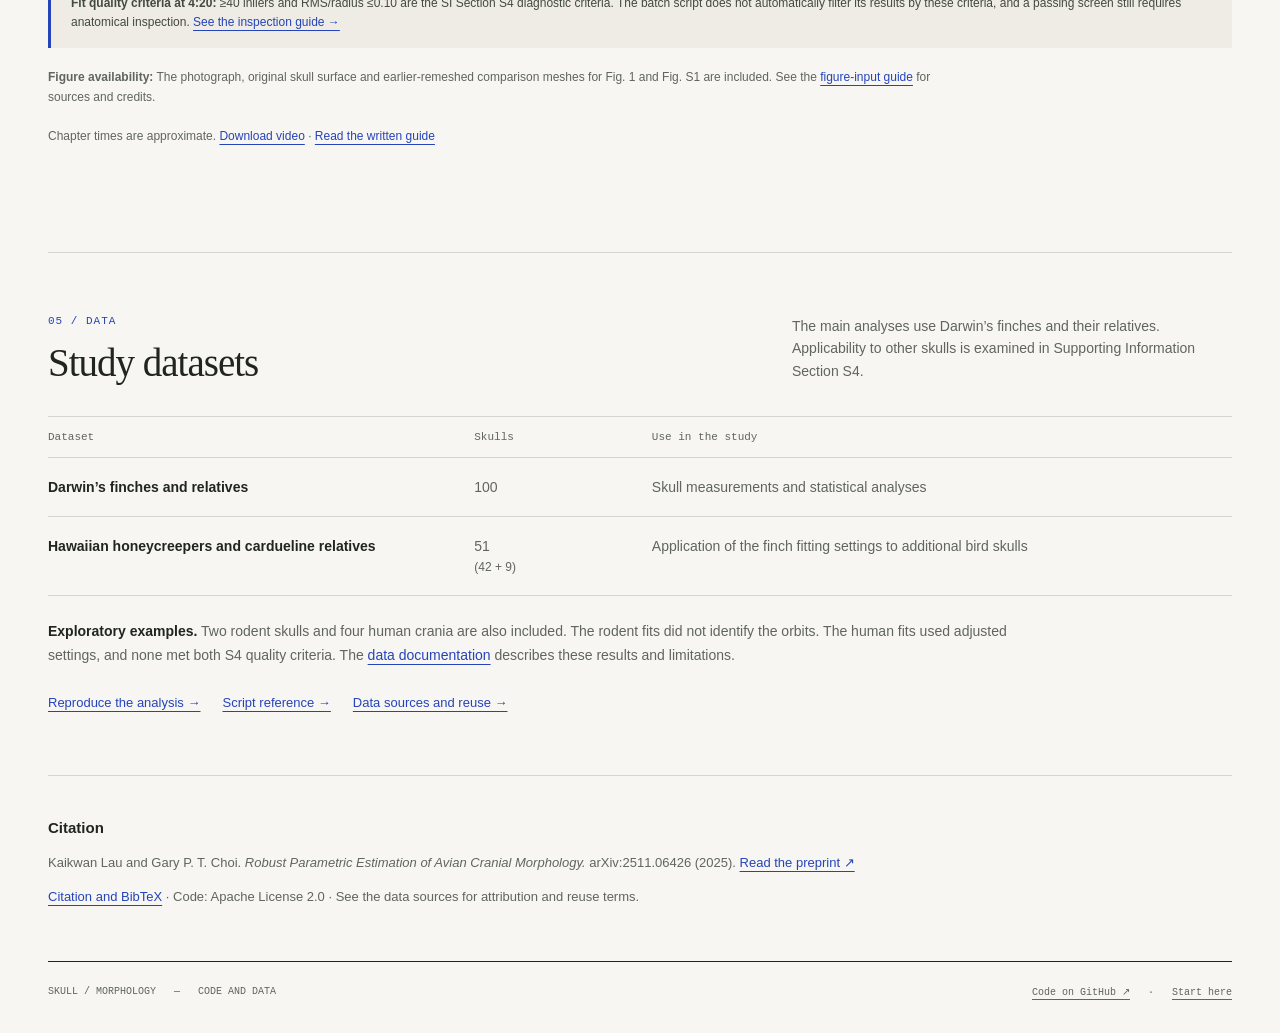
==== commit bc8eb6d5: "Document restored figure inputs and publish the updated guides Record source credits, licences and p" ====
--- a/docs/index.html
+++ b/docs/index.html
@@ -14,7 +14,7 @@
 source .venv/bin/activate
 python -m pip install -r requirements-quickstart.txt
 python quickstart.py</code></pre><div class="terminal-foot">Output folder: output/quickstart/</div></div></div><p class="status" id="copy-status" role="status"></p></section>
-<section class="section" id="tutorial" aria-labelledby="tutorial-title"><div class="section-head"><div><span class="section-no">04 / TUTORIAL</span><h2 id="tutorial-title">Video tutorial</h2></div><p>A seven-minute tutorial covering mesh preparation, fitting and inspection. Commands and further details are in the written guide.</p></div><div class="video-grid"><video id="tutorial-video" controls playsinline preload="metadata" poster="assets/tutorial-poster.png" aria-label="Seven-minute tutorial for using the skull morphology code"><source src="assets/tutorial.mp4" type="video/mp4"><track kind="captions" src="assets/tutorial.vtt" srclang="en" label="English" default>Your browser cannot play this video. <a href="assets/tutorial.mp4">Download the tutorial</a>.</video><div class="chapters" role="group" aria-label="Tutorial chapter shortcuts"><p>CHAPTER SHORTCUTS</p><button data-time="0" aria-pressed="false"><time>0:00</time> Introduction</button><button data-time="49" aria-pressed="false"><time>0:49</time> Getting started: download and install</button><button data-time="128" aria-pressed="false"><time>2:08</time> Part 1: measure your own skulls</button><button data-time="256" aria-pressed="false"><time>4:16</time> Check the fits</button><button data-time="286" aria-pressed="false"><time>4:46</time> Settings for other animals</button><button data-time="313" aria-pressed="false"><time>5:13</time> The braincase ellipsoid</button><button data-time="341" aria-pressed="false"><time>5:41</time> Part 2: reproduce the paper</button><button data-time="389" aria-pressed="false"><time>6:29</time> Figures and verification</button></div></div><div class="video-note"><strong>Fit quality criteria at 4:20:</strong> ≥40 inliers and RMS/radius ≤0.10 are the SI Section S4 diagnostic criteria. The batch script does not automatically filter its results by these criteria, and a passing screen still requires anatomical inspection. <a href="start-here.html#7-inspect-and-screen-every-fit">See the inspection guide →</a></div><p class="note"><strong>Figure availability:</strong> The analyses use the released prepared meshes. The original raw scan for Fig. 1(b) is currently unavailable, so that panel cannot be regenerated. Other missing inputs are listed in the <a href="figure-inputs.html">figure-input guide</a>.</p><p class="note">Chapter times are approximate. <a href="assets/tutorial.mp4" download>Download video</a> · <a href="start-here.html">Read the written guide</a></p><p id="video-status" class="status" role="status"></p></section>
+<section class="section" id="tutorial" aria-labelledby="tutorial-title"><div class="section-head"><div><span class="section-no">04 / TUTORIAL</span><h2 id="tutorial-title">Video tutorial</h2></div><p>A seven-minute tutorial covering mesh preparation, fitting and inspection. Commands and further details are in the written guide.</p></div><div class="video-grid"><video id="tutorial-video" controls playsinline preload="metadata" poster="assets/tutorial-poster.png" aria-label="Seven-minute tutorial for using the skull morphology code"><source src="assets/tutorial.mp4" type="video/mp4"><track kind="captions" src="assets/tutorial.vtt" srclang="en" label="English" default>Your browser cannot play this video. <a href="assets/tutorial.mp4">Download the tutorial</a>.</video><div class="chapters" role="group" aria-label="Tutorial chapter shortcuts"><p>CHAPTER SHORTCUTS</p><button data-time="0" aria-pressed="false"><time>0:00</time> Introduction</button><button data-time="49" aria-pressed="false"><time>0:49</time> Getting started: download and install</button><button data-time="128" aria-pressed="false"><time>2:08</time> Part 1: measure your own skulls</button><button data-time="256" aria-pressed="false"><time>4:16</time> Check the fits</button><button data-time="286" aria-pressed="false"><time>4:46</time> Settings for other animals</button><button data-time="313" aria-pressed="false"><time>5:13</time> The braincase ellipsoid</button><button data-time="341" aria-pressed="false"><time>5:41</time> Part 2: reproduce the paper</button><button data-time="389" aria-pressed="false"><time>6:29</time> Figures and verification</button></div></div><div class="video-note"><strong>Fit quality criteria at 4:20:</strong> ≥40 inliers and RMS/radius ≤0.10 are the SI Section S4 diagnostic criteria. The batch script does not automatically filter its results by these criteria, and a passing screen still requires anatomical inspection. <a href="start-here.html#7-inspect-and-screen-every-fit">See the inspection guide →</a></div><p class="note"><strong>Figure availability:</strong> The photograph, original skull surface and earlier-remeshed comparison meshes for Fig. 1 and Fig. S1 are included. See the <a href="figure-inputs.html">figure-input guide</a> for sources and credits.</p><p class="note">Chapter times are approximate. <a href="assets/tutorial.mp4" download>Download video</a> · <a href="start-here.html">Read the written guide</a></p><p id="video-status" class="status" role="status"></p></section>
 <section class="section" id="data" aria-labelledby="data-title">
   <div class="section-head">
     <div><span class="section-no">05 / DATA</span><h2 id="data-title">Study datasets</h2></div>
